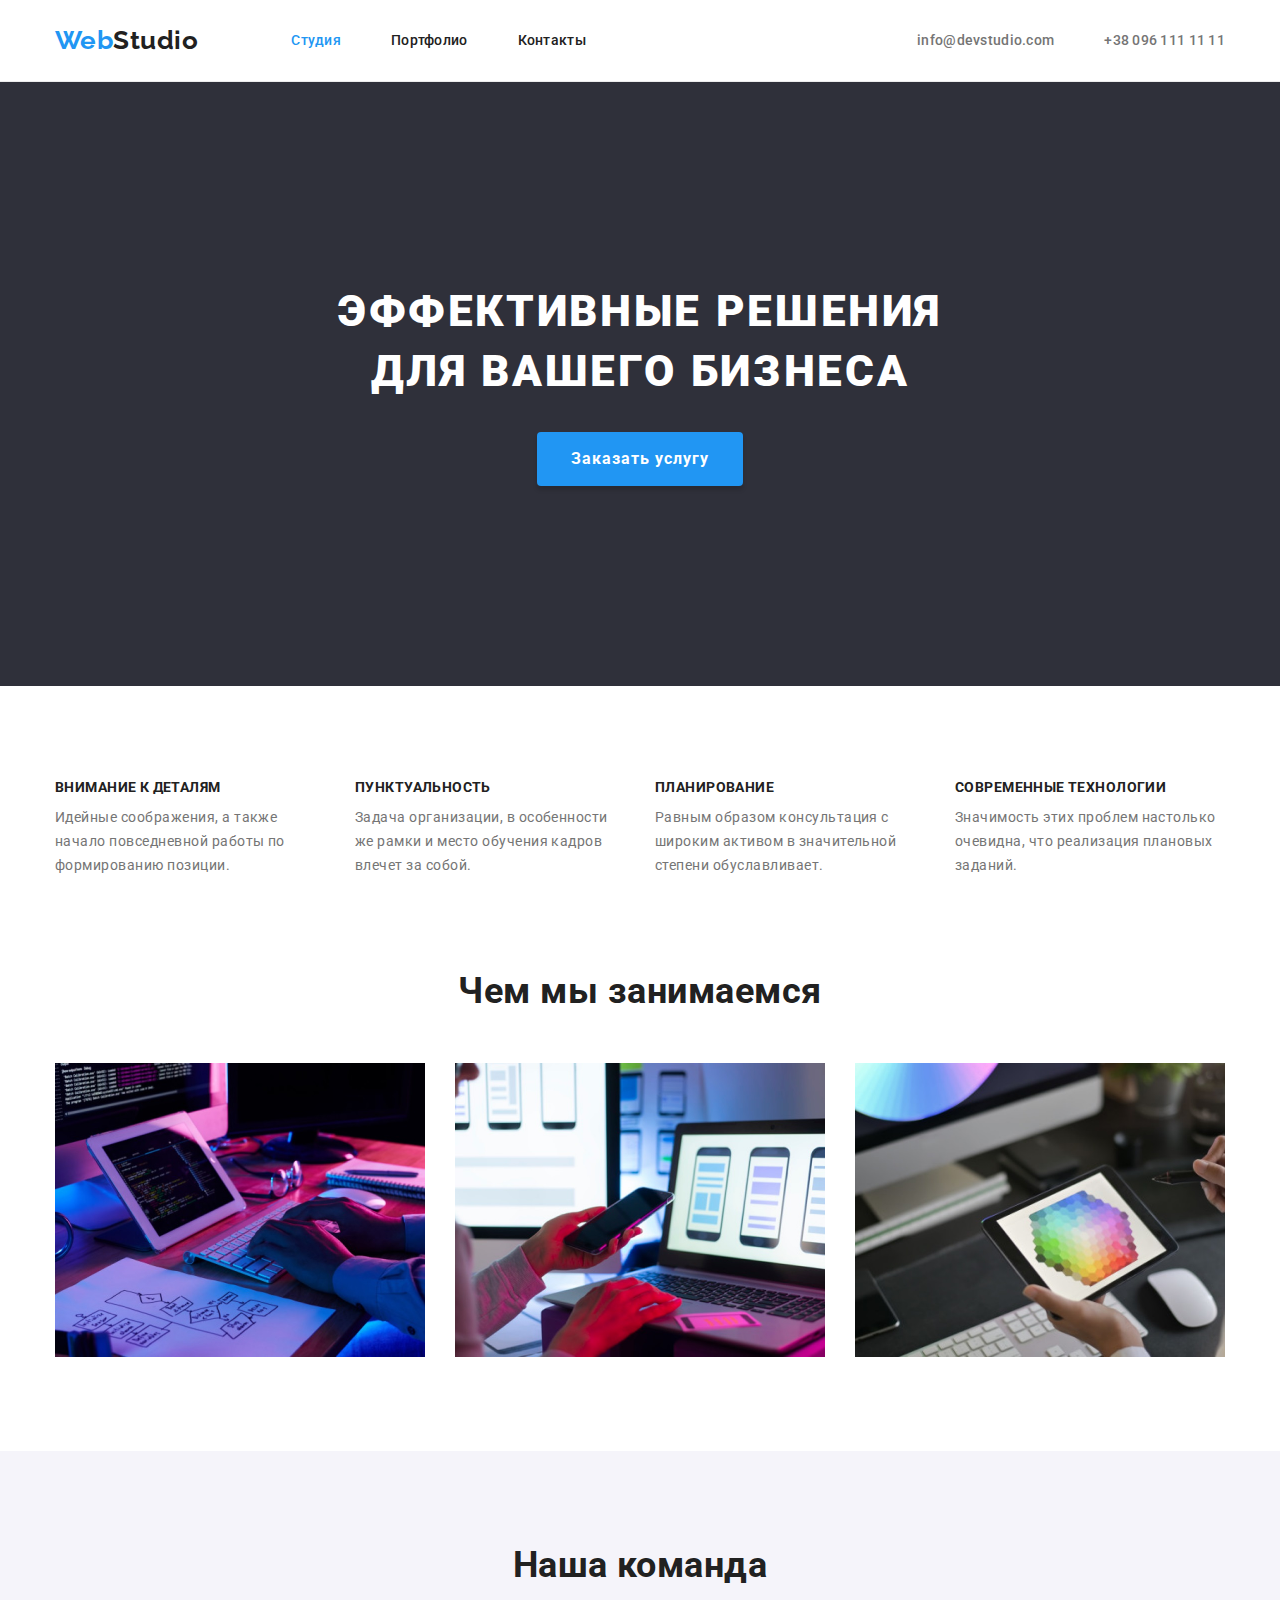
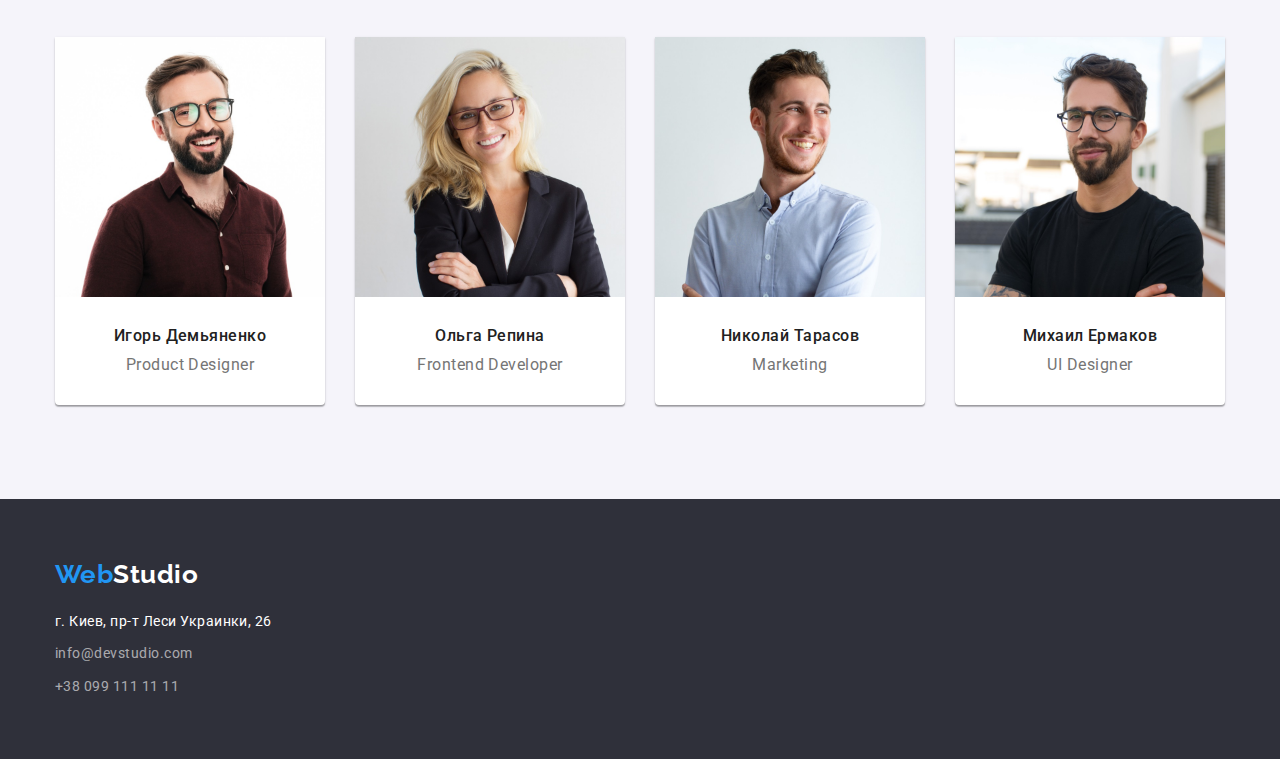
==== index.html @ 6d88dd63 "create hw-04" ====
<!DOCTYPE html>
<html lang="ru">
	<head>
		<meta charset="UTF-8" />
		<meta http-equiv="X-UA-Compatible" content="IE=edge" />
		<meta name="viewport" content="width=device-width, initial-scale=1.0" />
		<link rel="preconnect" href="https://fonts.googleapis.com" />
		<link rel="preconnect" href="https://fonts.gstatic.com" crossorigin />
		<link
			href="https://fonts.googleapis.com/css2?family=Raleway:wght@700&family=Roboto:wght@400;500;700;900&display=swap"
			rel="stylesheet"
		/>
		<link
			rel="stylesheet"
			href="https://cdnjs.cloudflare.com/ajax/libs/modern-normalize/1.1.0/modern-normalize.min.css"
		/>
		<link rel="stylesheet" href="css/styles.css" />
		<title>Студия</title>
	</head>
	<body>
		<!-- head of documeent -->
		<header class="menu-top">
			<!-- head of document left (main)-->
			<div class="container">
				<div class="flex">
					<nav class="nav">
						<a href="./index.html" class="logo-web-header">Web<span class="logo-studio-header">Studio</span></a>
						<!-- head of document center (menu)-->
						<ul class="menu-top-center">
							<li class="item">
								<a class="menu-item current" href="./index.html">Студия</a>
							</li>
							<li class="item">
								<a class="menu-item" href="./portfolio.html">Портфолио</a>
							</li>
							<li class="item">
								<a class="menu-item" href="#">Контакты</a>
							</li>
						</ul>
					</nav>
					<!-- head of document right -->
					<ul class="contacts">
						<!-- e-mail -->
						<li class="item">
							<a href="mailto:info@devstudio.com">info@devstudio.com</a>
						</li>
						<!-- phone -->
						<li class="item">
							<a href="tel:+380961111111">+38 096 111 11 11</a>
						</li>
					</ul>
				</div>
			</div>
		</header>
		<!-- main -->
		<main>
			<section class="top-main section">
				<h1 class="top-main-text">Эффективные решения для вашего бизнеса</h1>
				<button type="button" class="top-main-button">Заказать услугу</button>
			</section>
			<section class="middle-main section">
				<div class="container">
					<h2 class="visually-hidden">Наши преимущества</h2>
					<ul class="middle-main-list">
						<li class="item">
							<h3>Внимание к деталям</h3>
							<p>Идейные соображения, а также начало повседневной работы по формированию позиции.</p>
						</li>
						<li class="item">
							<h3>Пунктуальность</h3>
							<p>Задача организации, в особенности же рамки и место обучения кадров влечет за собой.</p>
						</li>
						<li class="item">
							<h3>Планирование</h3>
							<p>Равным образом консультация с широким активом в значительной степени обуславливает.</p>
						</li>
						<li class="item">
							<h3>Современные технологии</h3>
							<p>Значимость этих проблем настолько очевидна, что реализация плановых заданий.</p>
						</li>
					</ul>
				</div>
			</section>
			<section class="middle-img section">
				<div class="container">
					<h2 class="menu-item-name">Чем мы занимаемся</h2>
					<ul class="middle-main-title">
						<li class="item">
							<img
								src="images/close-up-image-programer-working-his-desk-office_1098-18707.jpg"
								alt="программист работающий в офисе"
								width="370"
							/>
						</li>
						<li class="item">
							<img
								src="images/web-ui-designers-are-developing-application-smartphones-team-creators-is-working-interface-mobile-phones_8119-2713.jpg"
								alt="веб-дизайнеры разрабатывают интерфейс приложений для смартфонов"
								width="370"
							/>
						</li>
						<li class="item">
							<img
								src="images/creative-artist-web-design-with-working-colour-selection-graphic-tablet_35674-1119.jpg"
								alt="художник с рабочей цветовой гаммой в графическом планшете"
								width="370"
							/>
						</li>
					</ul>
				</div>
			</section>
			<section class="bottom-main section">
				<div class="container">
					<h2 class="team-title">Наша команда</h2>
					<ul class="team-list">
						<li class="item">
							<img src="images/4853.jpg" alt="Игорь Демьяненко" width="270" />
							<div class="item-text">
								<h3>Игорь Демьяненко</h3>
								<p>Product Designer</p>
							</div>
						</li>
						<li class="item">
							<img src="images/5844.jpg" alt="Ольга Репина" width="270" />
							<div class="item-text">
								<h3>Ольга Репина</h3>
								<p>Frontend Developer</p>
							</div>
						</li>
						<li class="item">
							<img src="images/16166.jpg" alt="Николай Тарасов" width="270" />
							<div class="item-text">
								<h3>Николай Тарасов</h3>
								<p>Marketing</p>
							</div>
						</li>
						<li class="item">
							<img src="images/2968.jpg" alt="Михаил Ермаков" width="270" />
							<div class="item-text">
								<h3>Михаил Ермаков</h3>
								<p>UI Designer</p>
							</div>
						</li>
					</ul>
				</div>
			</section>
		</main>
		<!-- footer -->
		<footer class="menu-footer">
			<div class="container">
				<a href="./index.html" class="logo-web-footer">Web<span class="logo-studio-footer">Studio</span></a>
				<address class="footer-address">
					<p class="contacts-footer">г. Киев, пр-т Леси Украинки, 26</p>
					<ul>
						<li class="item">
							<a href="mailto:info@devstudio.com" class="link">info@devstudio.com</a>
						</li>
						<li class="item">
							<a href="tel:+380991111111" class="link">+38 099 111 11 11</a>
						</li>
					</ul>
				</address>
			</div>
		</footer>
	</body>
</html>
---- css/styles.css ----
:root {
	--body-bck: #e5e5e5;
	--menu-bck: #ffffff;
	--accent-color: #2196f3;
	--logo-text-color: #000000;
	--primary-text-color: #212121;
	--primary-contact-color: #757575;
	--top-main-bck: #2f303a;
	--bottom-main-bck: #f5f4fa;
	--border-header-color: #ececec;
	--border-service-color: #eeeeee;
	--footer-contact-color: rgba(255, 255, 255, 0.6);
	--items-between: 30px;
}

html {
	box-sizing: border-box;
}

*,
*::before,
*::after {
	box-sizing: inherit;
}

h1,
h2,
h3,
h4,
h5,
h6,
p {
	margin: 0;
	padding: 0;
	border: 0;
}

body {
	font-family: Roboto, sans-serif;
	color: var(--primary-text-color);
	background-color: var(--menu-bck);
	letter-spacing: 0.03em;
}

img {
	display: block;
}

h2 {
	color: var(--primary-text-color);
}

a {
	text-decoration: none;
	margin: 0;
	padding: 0;
}

ul {
	list-style-type: none;
	margin: 0;
	padding: 0;
}

.menu-top {
	display: flex;
	padding-top: 25px;
	padding-bottom: 25px;
	align-items: center;
	background: var(--menu-bck);
	border-bottom: 1px solid var(--border-header-color);
}

.container {
	width: 1200px;
	margin-left: auto;
	margin-right: auto;
	padding-left: 15px;
	padding-right: 15px;
}

.section {
	padding-top: 94px;
}

.flex {
	display: flex;
	align-items: center;
}

.visually-hidden {
	position: absolute;
	width: 1px;
	height: 1px;
	margin: -1px;
	border: 0;
	padding: 0;
	white-space: nowrap;
	clip-path: inset(100%);
	clip: rect(0 0 0 0);
	overflow: hidden;
}

.nav {
	display: flex;
	align-items: center;
}

.logo-web-header {
	display: flex;
	margin-right: 93px;
	font-family: Raleway;
	font-weight: 700;
	font-size: 26px;
	line-height: 1.19;
	color: var(--accent-color);
}

.logo-studio-header {
	color: var(--primary-text-color);
}

.menu-top-center {
	display: flex;
}

.menu-top-center .item + .item {
	margin-left: 50px;
}

.menu-top-center .menu-item {
	font-weight: 500;
	font-size: 14px;
	line-height: 1.14;
	letter-spacing: 0.02em;
	color: var(--primary-text-color);
}

.menu-top-center a:hover,
.menu-top-center a:focus {
	color: var(--accent-color);
}

.menu-top-center .menu-item.current {
	color: var(--accent-color);
}

.contacts {
	display: flex;
	margin-left: auto;
}

.contacts .item + .item {
	margin-left: 50px;
}

.contacts a {
	font-weight: 500;
	font-size: 14px;
	line-height: 1.14px;
	letter-spacing: 0.02em;
	color: var(--primary-contact-color);
}

.contacts a:hover,
.contacts a:focus {
	color: var(--accent-color);
}

.top-main {
	padding-top: 200px;
	padding-bottom: 200px;
	text-align: center;
	background-color: var(--top-main-bck);
}

.top-main-text {
	width: 696px;
	margin: 0 auto;
	font-weight: 900;
	font-size: 44px;
	line-height: 1.36;
	letter-spacing: 0.06em;
	text-align: center;
	text-transform: uppercase;
	color: var(--menu-bck);
}

.top-main-button {
	align-items: center;
	text-align: center;
	margin-left: auto;
	margin-right: auto;
	margin-top: 30px;
	padding: 10px 32px;
	background: var(--accent-color);
	box-shadow: 0px 4px 4px rgba(0, 0, 0, 0.15);
	border-radius: 4px;
	font-weight: 700;
	font-size: 16px;
	line-height: 1.88;
	letter-spacing: 0.06em;
	color: var(--menu-bck);
	cursor: pointer;
}

.middle-main {
	padding-top: 94px;
	background: var(--menu-bck);
}

.middle-main p {
	font-size: 14px;
	line-height: 1.71;
}

.middle-main-list {
	display: flex;
	justify-content: center;
}

.middle-main-list h3 {
	margin-bottom: 10px;
	font-weight: 700;
	font-size: 14px;
	line-height: 1.14;
	letter-spacing: 0.03em;
	text-transform: uppercase;
	color: var(--primary-text-color);
}

.middle-main-list .item {
	width: 270px;
}

.middle-main-list p {
	font-size: 14px;
	line-height: 1.71;
	color: var(--primary-contact-color)
}

.middle-main-list .item + .item {
	margin-left: 30px;
}

.middle-img h2 {
	font-weight: 700;
	font-size: 36px;
	line-height: 1.16;
	text-align: center;
}

.middle-img {
	text-align: center;
	padding-bottom: 94px;
}

.middle-img .item + .item {
	margin-left: 30px;
}

.middle-main-title {
	display: flex;
	margin-top: 50px;
	justify-content: center;
}

.bottom-main {
	padding-bottom: 94px;
	background-color: var(--bottom-main-bck);
}

.team-title {
	margin: 0;
	font-weight: 700;
	font-size: 36px;
	line-height: 1.16;
	text-align: center;
	color: var(--primary-text-color);
}

.bottom-main .item {
	background: var(--menu-bck);
	box-shadow: 0px 1px 3px rgba(0, 0, 0, 0.12), 0px 1px 1px rgba(0, 0, 0, 0.14), 0px 2px 1px rgba(0, 0, 0, 0.2);
	border-radius: 0px 0px 4px 4px;
}

.bottom-main .item + .item {
	margin-left: 30px;
}

.team-list {
	display: flex;
	justify-content: center;
	margin-top: 50px;
	font-weight: 500;
	font-size: 16px;
	line-height: 1.18;
	text-align: center;
	color: var(--primary-text-color);
}

.bottom-main h3 {
	font-weight: 500;
	font-size: 16px;
	line-height: 1.18;
	letter-spacing: 0.03em;
	color: var(--primary-text-color);
}

.bottom-main p {
	margin-top: 10px;
	font-weight: 400;
	font-size: 16px;
	line-height: 1.18;
	color: var(--primary-contact-color);
}

.item-text {
	padding-top: 30px;
	padding-bottom: 30px;
}

.item-text p {
	color: var(--primary-contact-color);
}

.menu-footer {
	padding-top: 60px;
	padding-bottom: 60px;
	background-color: var(--top-main-bck);
}

.logo-web-footer {
	display: block;
	font-family: Raleway, sans-serif;
	font-weight: 700;
	font-size: 26px;
	line-height: 1.19;
	color: var(--accent-color);
}

.logo-studio-footer {
	color: var(--menu-bck);
}

.footer-address {
	font-style: normal;
}

.menu-footer a {
	margin-bottom: 20px;
}

.menu-footer p {
	margin-bottom: 9px;
	font-size: 14px;
	line-height: 1.7;
	color: var(--menu-bck);
}

.menu-footer .item + .item {
	margin-top: 9px;
}

.menu-footer .link {
	font-size: 14px;
	line-height: 1.7;
	color: rgba(255, 255, 255, 0.6);
}

.menu-footer .link:hover,
.menu-footer .link:focus {
	color: var(--accent-color);
}

button {
	padding: 6px 22px;
	font-family: Roboto, sans-serif;
	font-weight: 500;
	font-size: 16px;
	line-height: 1.62;
	cursor: pointer;
	text-align: center;
	letter-spacing: 0.03em;
	border-radius: 4px;
	border-color: transparent;
	background-color: var(--bottom-main-bck);
	color: var(--primary-text-color);
}

.portfolio {
	padding-bottom: 94px;
}
.filter-portfolio {
	display: flex;
	justify-content: center;
	margin-bottom: 50px;
}

.filter-portfolio .item + .item {
	margin-left: 8px;
}

button:hover,
button:focus {
	color: var(--menu-bck);
	background-color: var(--accent-color);
}

.menu-portfolio {
	display: flex;
	flex-wrap: wrap;
	justify-content: center;
	margin-top: calc(-1 * var(--items-between));
	margin-left: calc(-1 * var(--items-between));
}

.menu-portfolio > .item {
	flex-basis: calc(100% / 3 - 30px);
	margin-top: var(--items-between);
	margin-left: var(--items-between);
	background: var(--menu-bck);
}

.menu-portfolio .item-text {
	padding: 20px 24px;
	border: 1px solid var(--border-service-color);
}

.menu-portfolio h2 {
	margin-bottom: 4px;
	font-weight: 700;
	font-size: 18px;
	line-height: 2;
	letter-spacing: 0.06em;
}

.menu-portfolio p {
	font-size: 16px;
	line-height: 1.88;
}
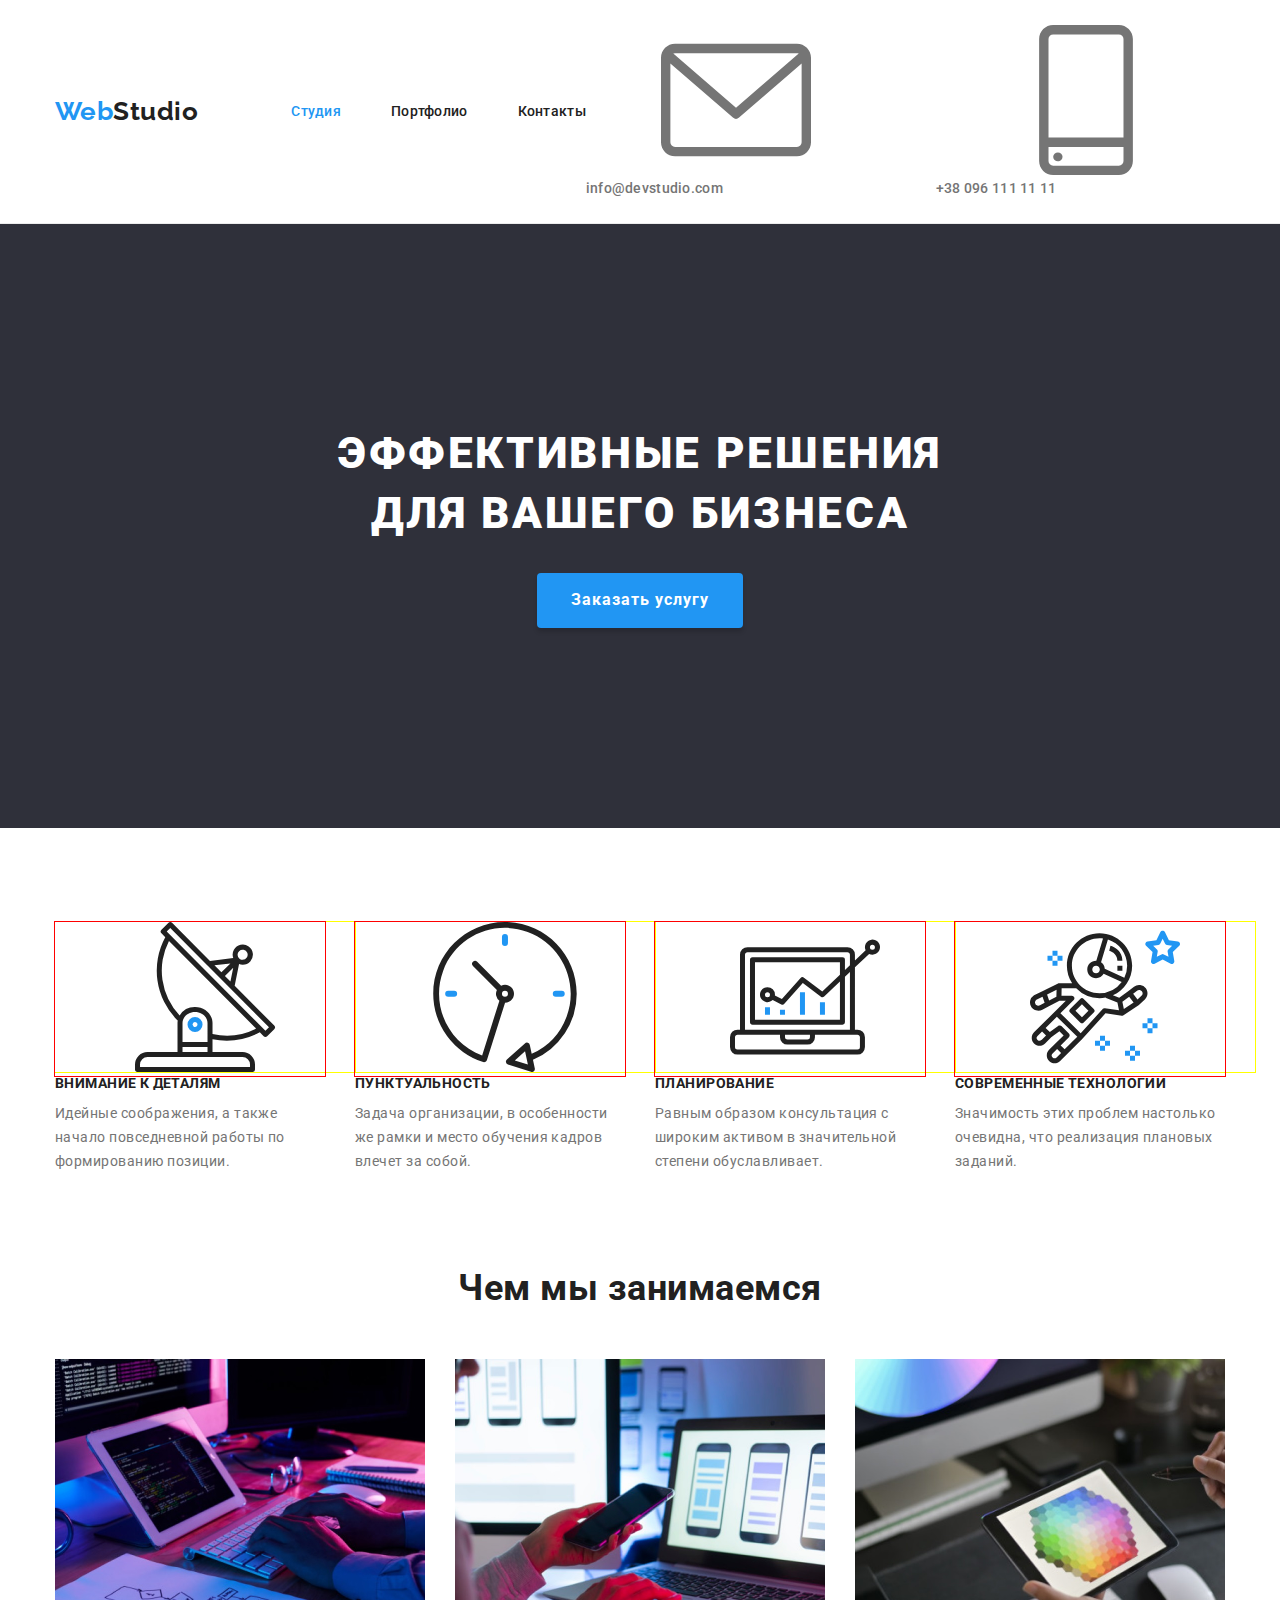
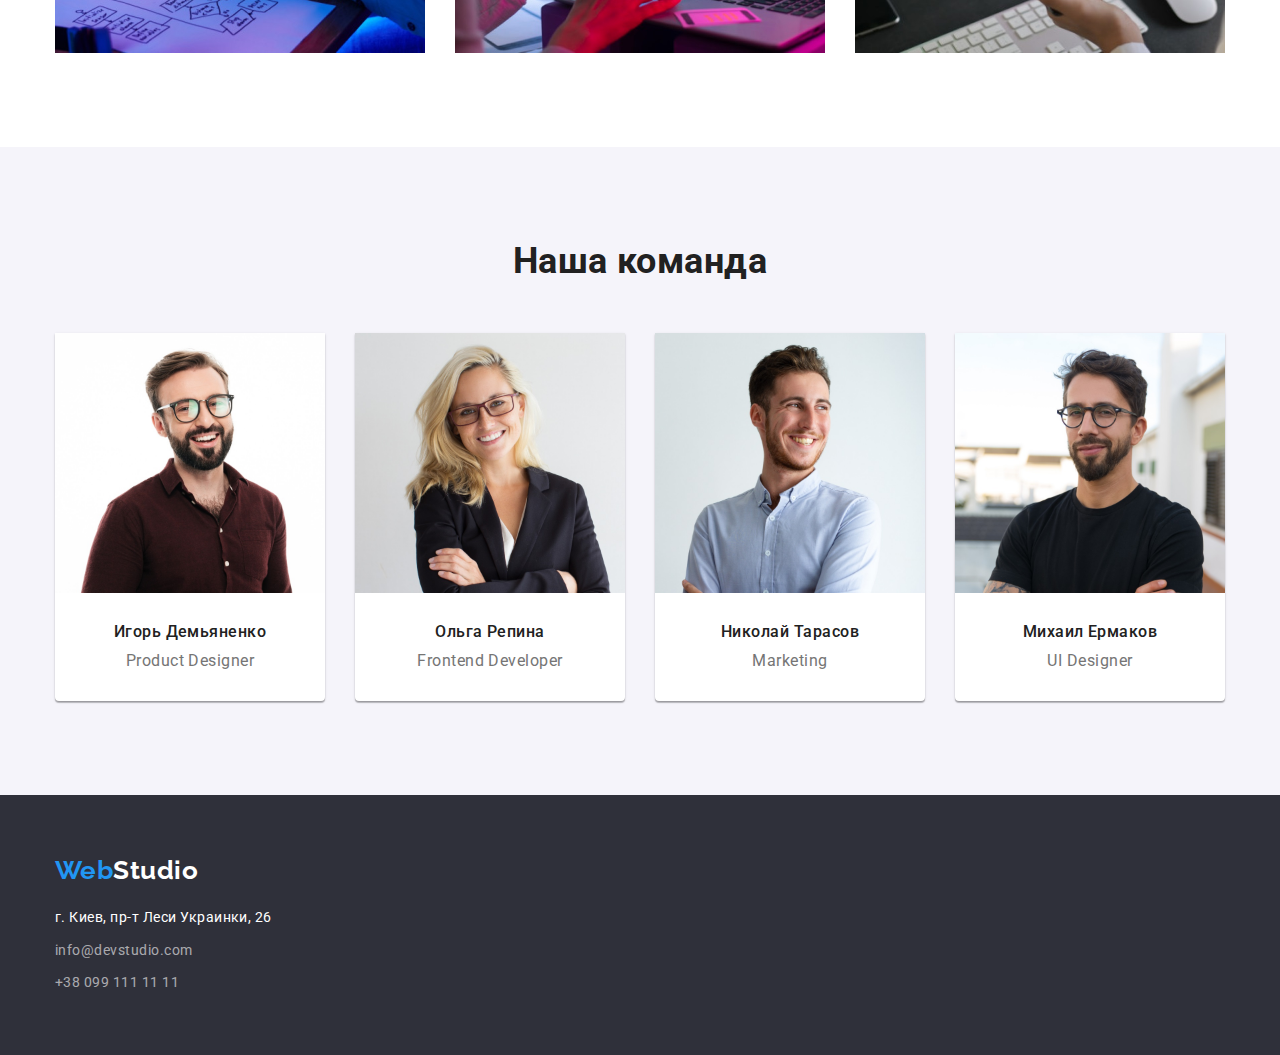
==== commit 6255c2fb: "Add svg to header" ====
--- a/index.html
+++ b/index.html
@@ -42,11 +42,19 @@
 					<ul class="contacts">
 						<!-- e-mail -->
 						<li class="item">
-							<a href="mailto:info@devstudio.com">info@devstudio.com</a>
+							<a href="mailto:info@devstudio.com" class="mail">
+							<svg>
+								<use href="./images/icons.svg#mail"></use>
+							</svg>						
+							info@devstudio.com</a>
 						</li>
 						<!-- phone -->
 						<li class="item">
-							<a href="tel:+380961111111">+38 096 111 11 11</a>
+							<a href="tel:+380961111111" class="phone">
+							<svg>
+								<use href="./images/icons.svg#smartphone"></use>
+							</svg>						
+							+38 096 111 11 11</a>
 						</li>
 					</ul>
 				</div>
@@ -63,18 +71,38 @@
 					<h2 class="visually-hidden">Наши преимущества</h2>
 					<ul class="middle-main-list">
 						<li class="item">
+							<div class="features-icons">
+                            	<svg class="features-icon">
+                                	<use href="./images/icons.svg#antenna-1"></use>
+                            	</svg>
+                        	</div>
 							<h3>Внимание к деталям</h3>
 							<p>Идейные соображения, а также начало повседневной работы по формированию позиции.</p>
 						</li>
 						<li class="item">
+							<div class="features-icons">
+                            	<svg class="features-icon">
+                                	<use href="./images/icons.svg#clock-1"></use>
+                            	</svg>
+                        	</div>
 							<h3>Пунктуальность</h3>
 							<p>Задача организации, в особенности же рамки и место обучения кадров влечет за собой.</p>
 						</li>
 						<li class="item">
+							<div class="features-icons">
+                            	<svg class="features-icon">
+                                	<use href="./images/icons.svg#diagram-1"></use>
+                            	</svg>
+                        	</div>
 							<h3>Планирование</h3>
 							<p>Равным образом консультация с широким активом в значительной степени обуславливает.</p>
 						</li>
 						<li class="item">
+							<div class="features-icons">
+                            	<svg class="features-icon">
+                                	<use href="./images/icons.svg#astronaut-1"></use>
+                            	</svg>
+                        	</div>
 							<h3>Современные технологии</h3>
 							<p>Значимость этих проблем настолько очевидна, что реализация плановых заданий.</p>
 						</li>
--- a/css/styles.css
+++ b/css/styles.css
@@ -172,6 +172,9 @@
 	padding-bottom: 200px;
 	text-align: center;
 	background-color: var(--top-main-bck);
+	background-image: url(../images/img.jpg);
+    background-repeat: no-repeat;
+    background-position: center;
 }
 
 .top-main-text {
@@ -239,6 +242,14 @@
 	color: var(--primary-contact-color)
 }
 
+.features-icons {
+    outline: 1px solid red;
+}
+
+.features-icon {
+    outline: 1px solid yellow;
+}
+
 .middle-main-list .item + .item {
 	margin-left: 30px;
 }
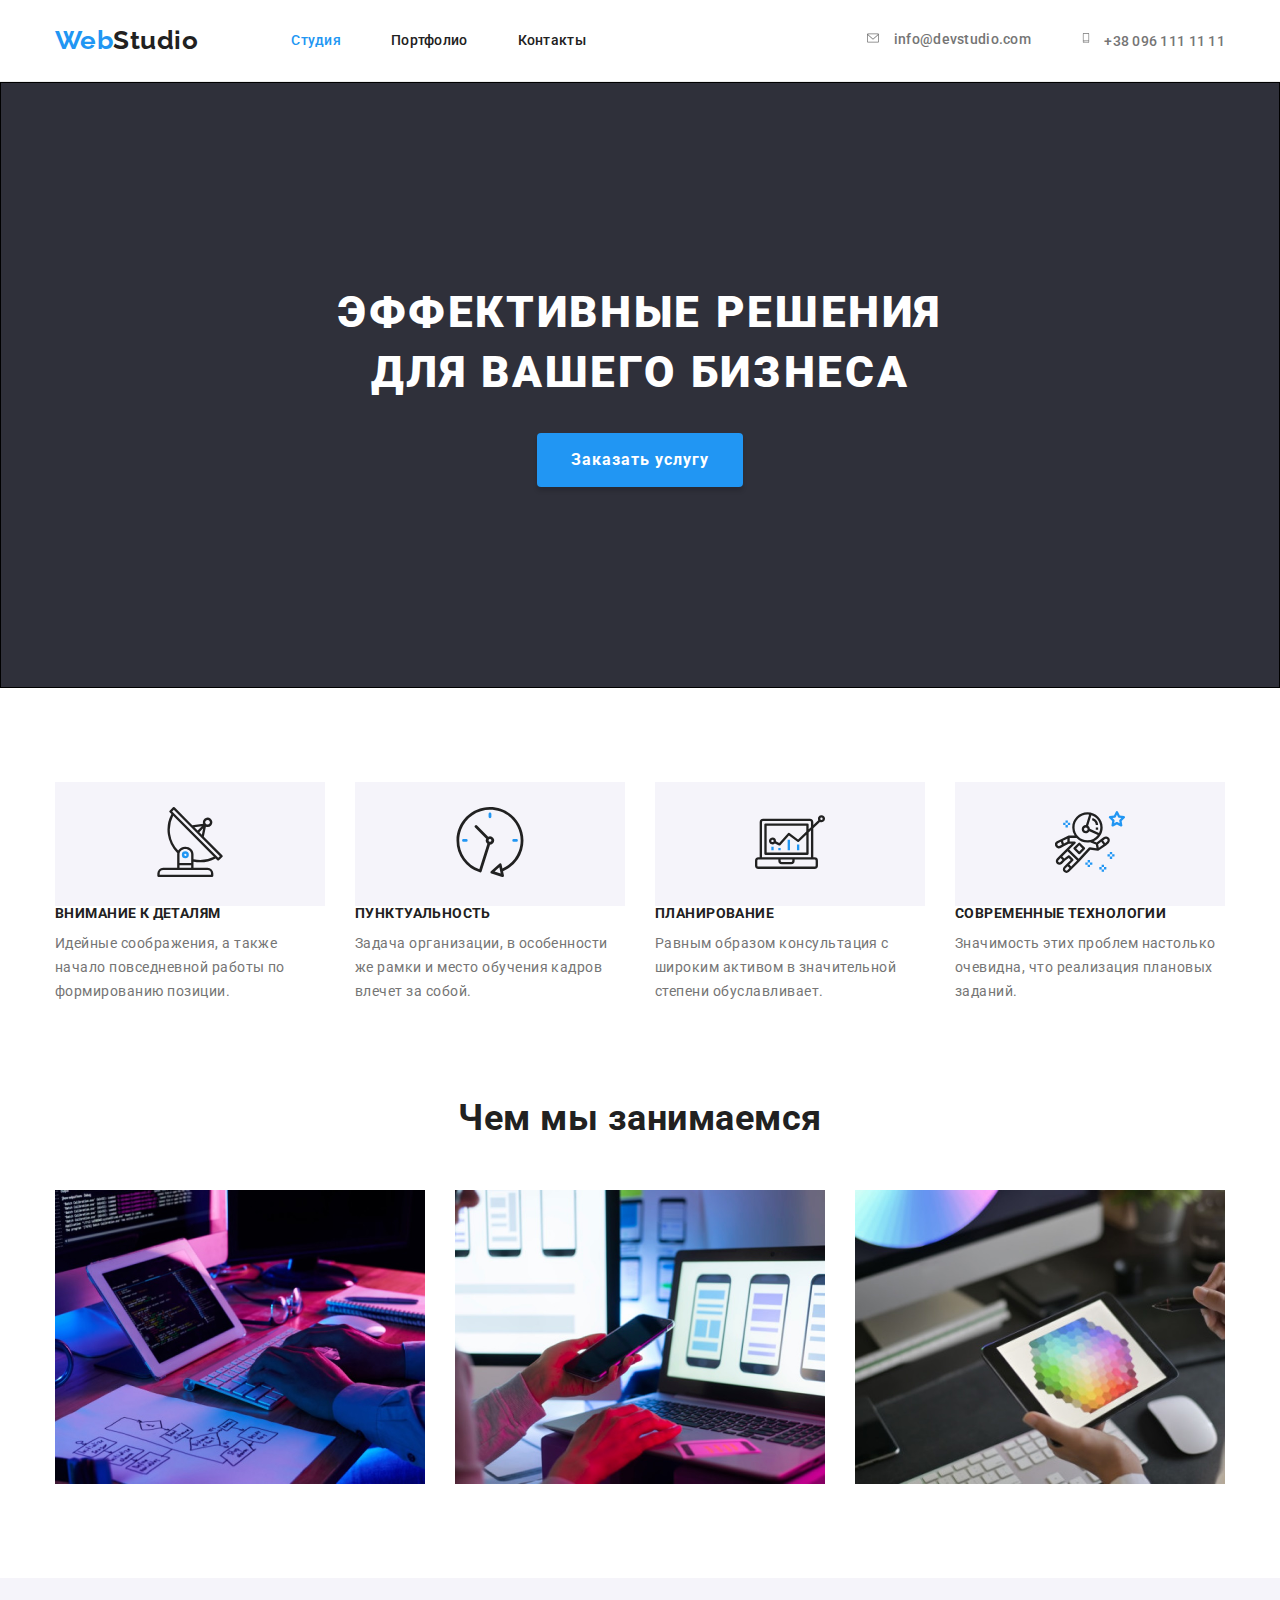
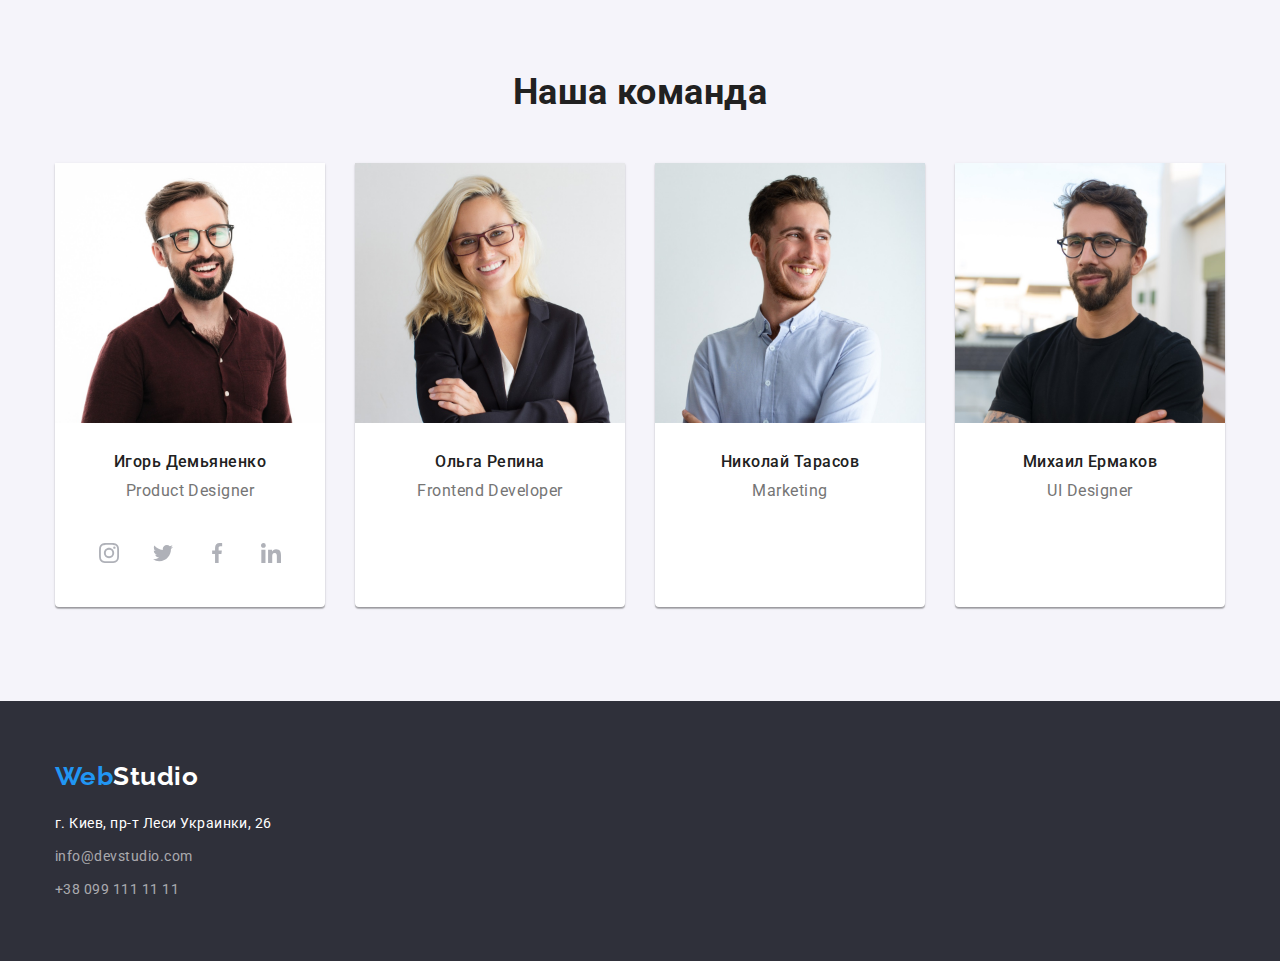
==== commit 2b77a673: "add svg icons to hw04" ====
--- a/index.html
+++ b/index.html
@@ -42,16 +42,16 @@
 					<ul class="contacts">
 						<!-- e-mail -->
 						<li class="item">
-							<a href="mailto:info@devstudio.com" class="mail">
-							<svg>
+							<a href="mailto:info@devstudio.com">
+							<svg class="icon-mail">
 								<use href="./images/icons.svg#mail"></use>
 							</svg>						
 							info@devstudio.com</a>
 						</li>
 						<!-- phone -->
 						<li class="item">
-							<a href="tel:+380961111111" class="phone">
-							<svg>
+							<a href="tel:+380961111111">
+							<svg class="icon-phone">
 								<use href="./images/icons.svg#smartphone"></use>
 							</svg>						
 							+38 096 111 11 11</a>
@@ -147,6 +147,36 @@
 								<h3>Игорь Демьяненко</h3>
 								<p>Product Designer</p>
 							</div>
+            				<ul class="person">
+              					<li class="social">
+									<a href="#">
+										<svg class="si">
+                    						<use href="./images/icons.svg#instagram-1"></use>
+                  						</svg>
+									</a>
+								</li>
+                				<li class="social">
+									<a href="#">
+										<svg class="si">
+                    						<use href="./images/icons.svg#twitter-1"></use>
+                  						</svg>
+									</a>
+								</li>
+                				<li class="social">
+									<a href="#">
+										<svg class="si">
+                    						<use href="./images/icons.svg#facebook-1"></use>
+                  						</svg>
+									</a>
+								</li>
+                				<li class="social">
+									<a href="#">
+										<svg class="si">
+                    						<use href="./images/icons.svg#linkedin-1"></use>
+                  						</svg>
+									</a>
+								</li>
+                			</ul>
 						</li>
 						<li class="item">
 							<img src="images/5844.jpg" alt="Ольга Репина" width="270" />
@@ -154,6 +184,7 @@
 								<h3>Ольга Репина</h3>
 								<p>Frontend Developer</p>
 							</div>
+
 						</li>
 						<li class="item">
 							<img src="images/16166.jpg" alt="Николай Тарасов" width="270" />
@@ -161,6 +192,7 @@
 								<h3>Николай Тарасов</h3>
 								<p>Marketing</p>
 							</div>
+
 						</li>
 						<li class="item">
 							<img src="images/2968.jpg" alt="Михаил Ермаков" width="270" />
@@ -168,6 +200,7 @@
 								<h3>Михаил Ермаков</h3>
 								<p>UI Designer</p>
 							</div>
+
 						</li>
 					</ul>
 				</div>
--- a/css/styles.css
+++ b/css/styles.css
@@ -9,6 +9,8 @@
 	--bottom-main-bck: #f5f4fa;
 	--border-header-color: #ececec;
 	--border-service-color: #eeeeee;
+	--button-hover: #188ce8;
+	--person-bck: #afb1b8;
 	--footer-contact-color: rgba(255, 255, 255, 0.6);
 	--items-between: 30px;
 }
@@ -154,6 +156,20 @@
 	margin-left: 50px;
 }
 
+.icon-mail {
+	width: 16px;
+	height: 12px;
+	fill: currentColor;
+	margin-right: 10px;
+}
+
+.icon-phone {
+	width: 10px;
+	height: 16px;
+	fill: currentColor;
+	margin-right: 10px;
+}
+
 .contacts a {
 	font-weight: 500;
 	font-size: 14px;
@@ -165,15 +181,18 @@
 .contacts a:hover,
 .contacts a:focus {
 	color: var(--accent-color);
+	stroke: var(--accent-color);
 }
 
 .top-main {
 	padding-top: 200px;
 	padding-bottom: 200px;
 	text-align: center;
+	border: 1px solid var(--logo-text-color);
 	background-color: var(--top-main-bck);
-	background-image: url(../images/img.jpg);
+	background-image: linear-gradient(to right, rgba(47, 48, 58, 0.4), rgba(47, 48, 58, 0.4)), url(../images/img.jpg);
     background-repeat: no-repeat;
+	background-size: cover;
     background-position: center;
 }
 
@@ -207,6 +226,10 @@
 	cursor: pointer;
 }
 
+.top-main-button:hover {
+	background-color: var(--button-hover);
+}
+
 .middle-main {
 	padding-top: 94px;
 	background: var(--menu-bck);
@@ -243,11 +266,13 @@
 }
 
 .features-icons {
-    outline: 1px solid red;
-}
-
-.features-icon {
-    outline: 1px solid yellow;
+	padding: 25px 100px;
+	background-color: var(--bottom-main-bck);
+}
+
+ .features-icon {
+	width: 70px;
+	height: 70px;
 }
 
 .middle-main-list .item + .item {
@@ -334,6 +359,42 @@
 
 .item-text p {
 	color: var(--primary-contact-color);
+}
+
+.person {
+	display: flex;
+	width: 206px;
+	height: 44px;
+	margin-left: auto;
+	margin-right: auto;
+	margin-bottom: 32px;
+}
+
+.person a {
+	display: block;
+	width: 44px;
+	height: 44px;
+	border-radius: 50%;
+	padding: 12px;
+	fill: var(--person-bck);
+}
+
+.person a:hover,
+.person a:focus {
+	border-radius: 50%;
+	background-color: var(--accent-color);
+	color: var(--menu-bck);
+	stroke: var(--menu-bck);
+	fill: var(--menu-bck);
+}
+
+.person .social + .social {
+	margin-left: 10px;
+}
+
+.si {
+	width: 20px;
+	height: 20px;
 }
 
 .menu-footer {
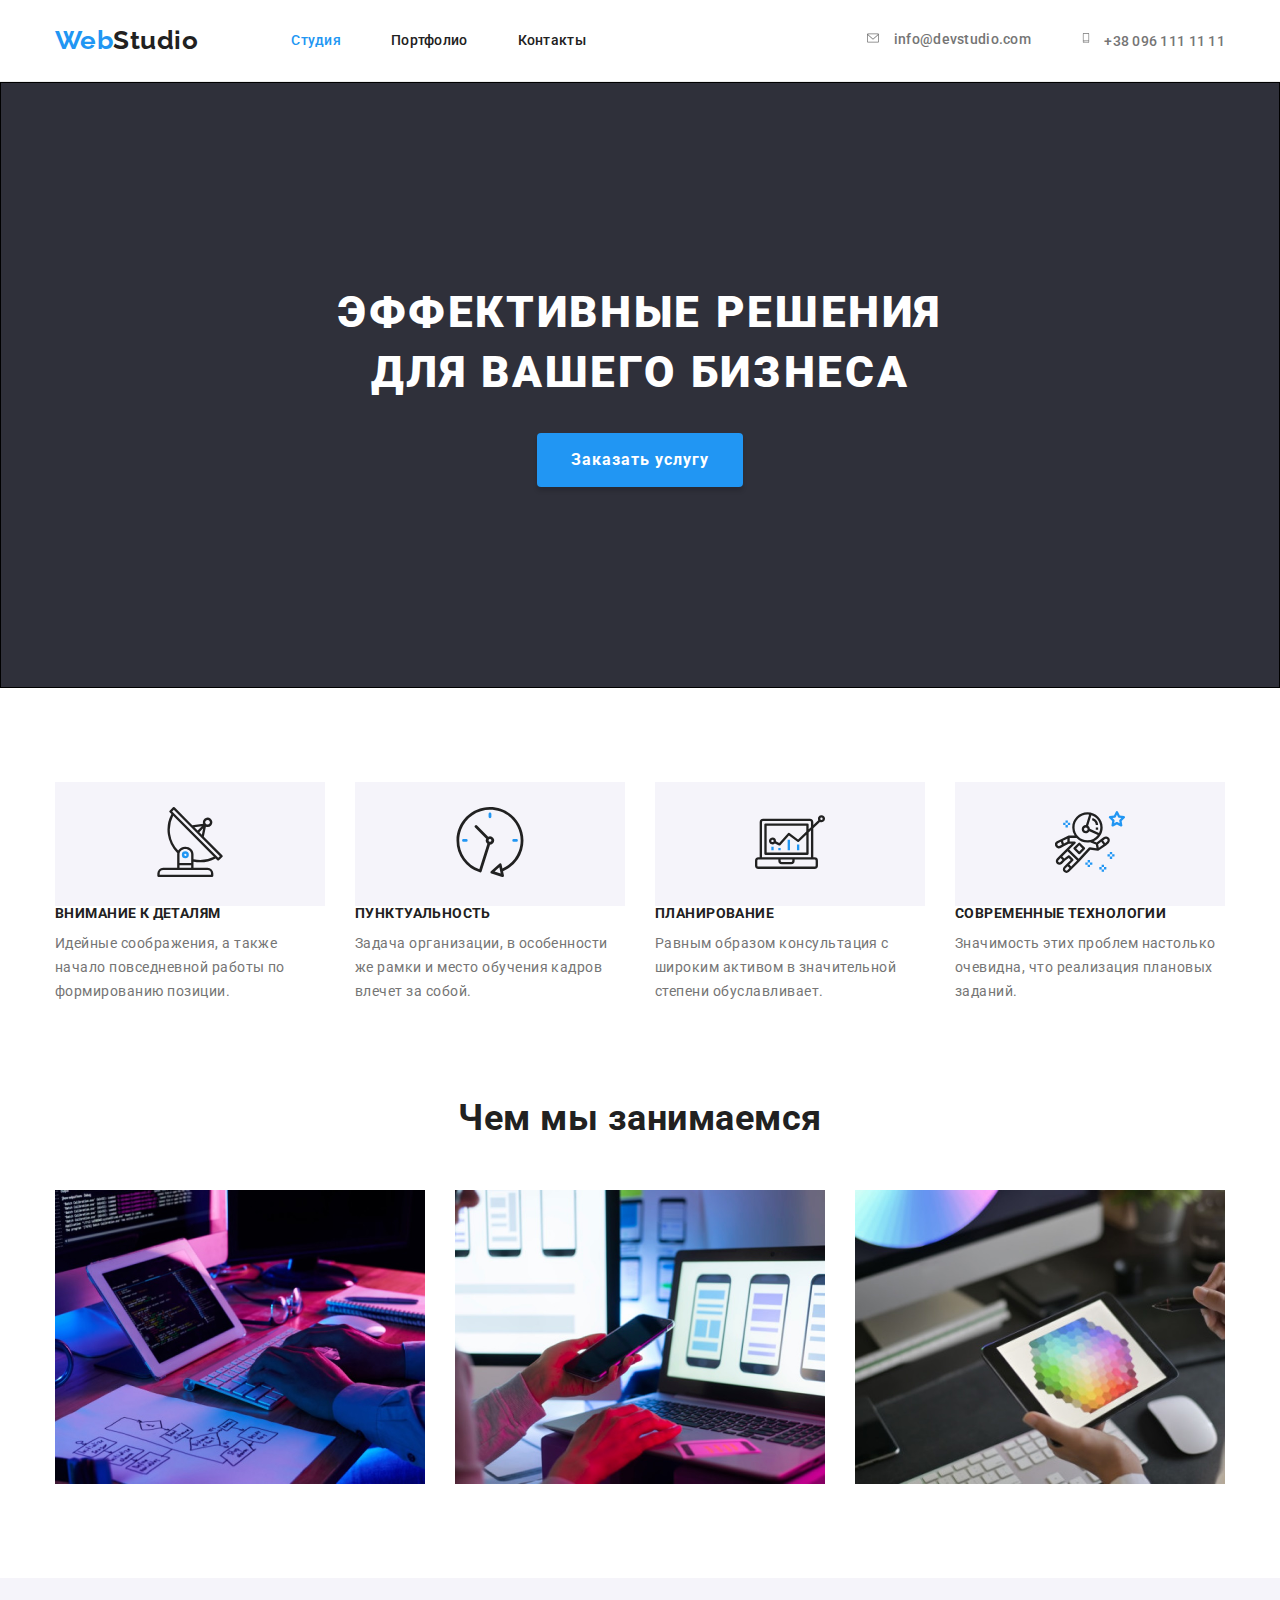
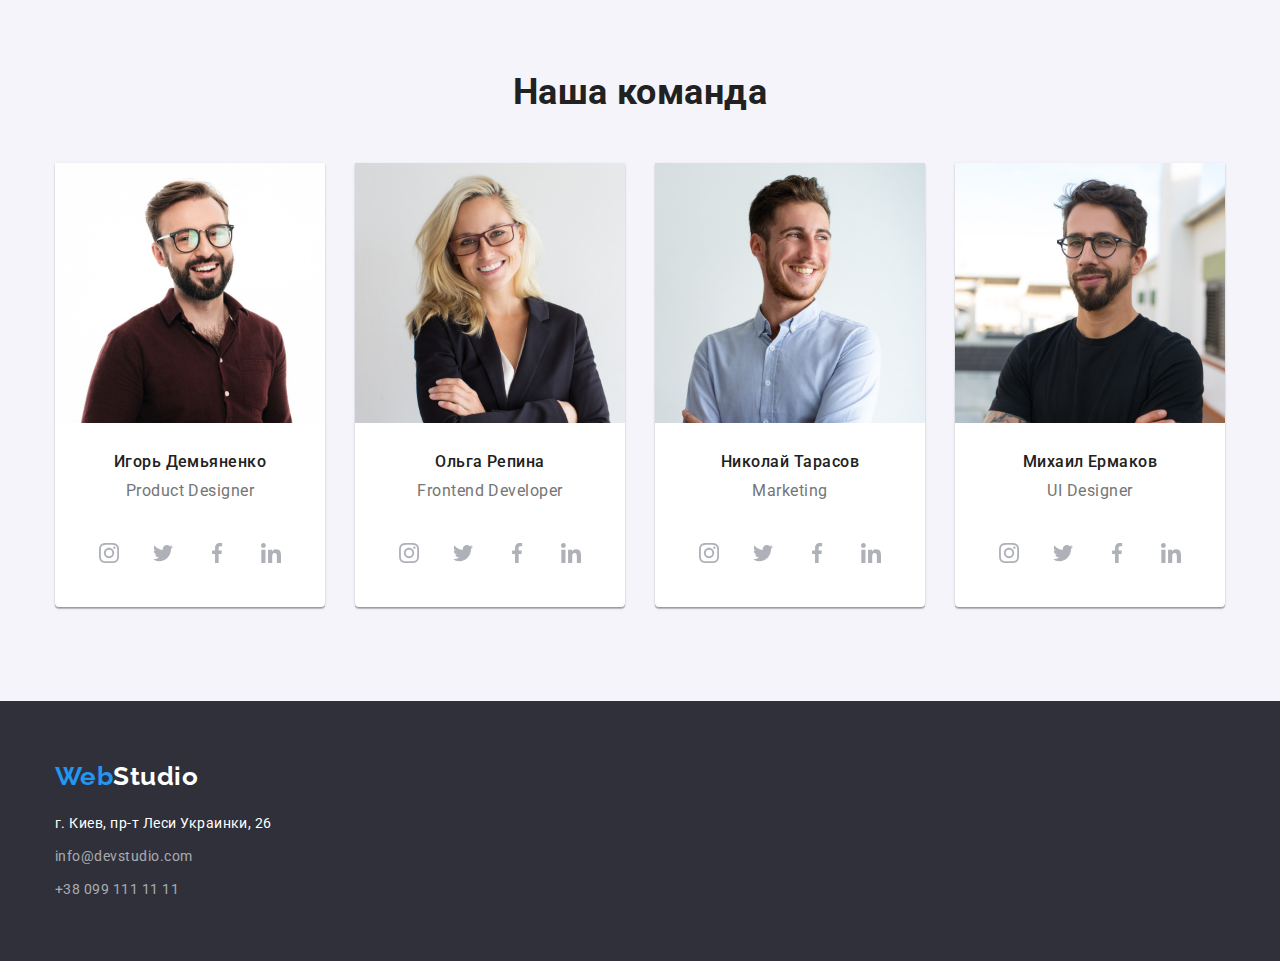
==== commit 97882bd5: "hw04" ====
--- a/index.html
+++ b/index.html
@@ -184,7 +184,36 @@
 								<h3>Ольга Репина</h3>
 								<p>Frontend Developer</p>
 							</div>
-
+            				<ul class="person">
+              					<li class="social">
+									<a href="#">
+										<svg class="si">
+                    						<use href="./images/icons.svg#instagram-1"></use>
+                  						</svg>
+									</a>
+								</li>
+                				<li class="social">
+									<a href="#">
+										<svg class="si">
+                    						<use href="./images/icons.svg#twitter-1"></use>
+                  						</svg>
+									</a>
+								</li>
+                				<li class="social">
+									<a href="#">
+										<svg class="si">
+                    						<use href="./images/icons.svg#facebook-1"></use>
+                  						</svg>
+									</a>
+								</li>
+                				<li class="social">
+									<a href="#">
+										<svg class="si">
+                    						<use href="./images/icons.svg#linkedin-1"></use>
+                  						</svg>
+									</a>
+								</li>
+                			</ul>
 						</li>
 						<li class="item">
 							<img src="images/16166.jpg" alt="Николай Тарасов" width="270" />
@@ -192,7 +221,36 @@
 								<h3>Николай Тарасов</h3>
 								<p>Marketing</p>
 							</div>
-
+            				<ul class="person">
+              					<li class="social">
+									<a href="#">
+										<svg class="si">
+                    						<use href="./images/icons.svg#instagram-1"></use>
+                  						</svg>
+									</a>
+								</li>
+                				<li class="social">
+									<a href="#">
+										<svg class="si">
+                    						<use href="./images/icons.svg#twitter-1"></use>
+                  						</svg>
+									</a>
+								</li>
+                				<li class="social">
+									<a href="#">
+										<svg class="si">
+                    						<use href="./images/icons.svg#facebook-1"></use>
+                  						</svg>
+									</a>
+								</li>
+                				<li class="social">
+									<a href="#">
+										<svg class="si">
+                    						<use href="./images/icons.svg#linkedin-1"></use>
+                  						</svg>
+									</a>
+								</li>
+                			</ul>
 						</li>
 						<li class="item">
 							<img src="images/2968.jpg" alt="Михаил Ермаков" width="270" />
@@ -200,7 +258,36 @@
 								<h3>Михаил Ермаков</h3>
 								<p>UI Designer</p>
 							</div>
-
+            				<ul class="person">
+              					<li class="social">
+									<a href="#">
+										<svg class="si">
+                    						<use href="./images/icons.svg#instagram-1"></use>
+                  						</svg>
+									</a>
+								</li>
+                				<li class="social">
+									<a href="#">
+										<svg class="si">
+                    						<use href="./images/icons.svg#twitter-1"></use>
+                  						</svg>
+									</a>
+								</li>
+                				<li class="social">
+									<a href="#">
+										<svg class="si">
+                    						<use href="./images/icons.svg#facebook-1"></use>
+                  						</svg>
+									</a>
+								</li>
+                				<li class="social">
+									<a href="#">
+										<svg class="si">
+                    						<use href="./images/icons.svg#linkedin-1"></use>
+                  						</svg>
+									</a>
+								</li>
+                			</ul>
 						</li>
 					</ul>
 				</div>
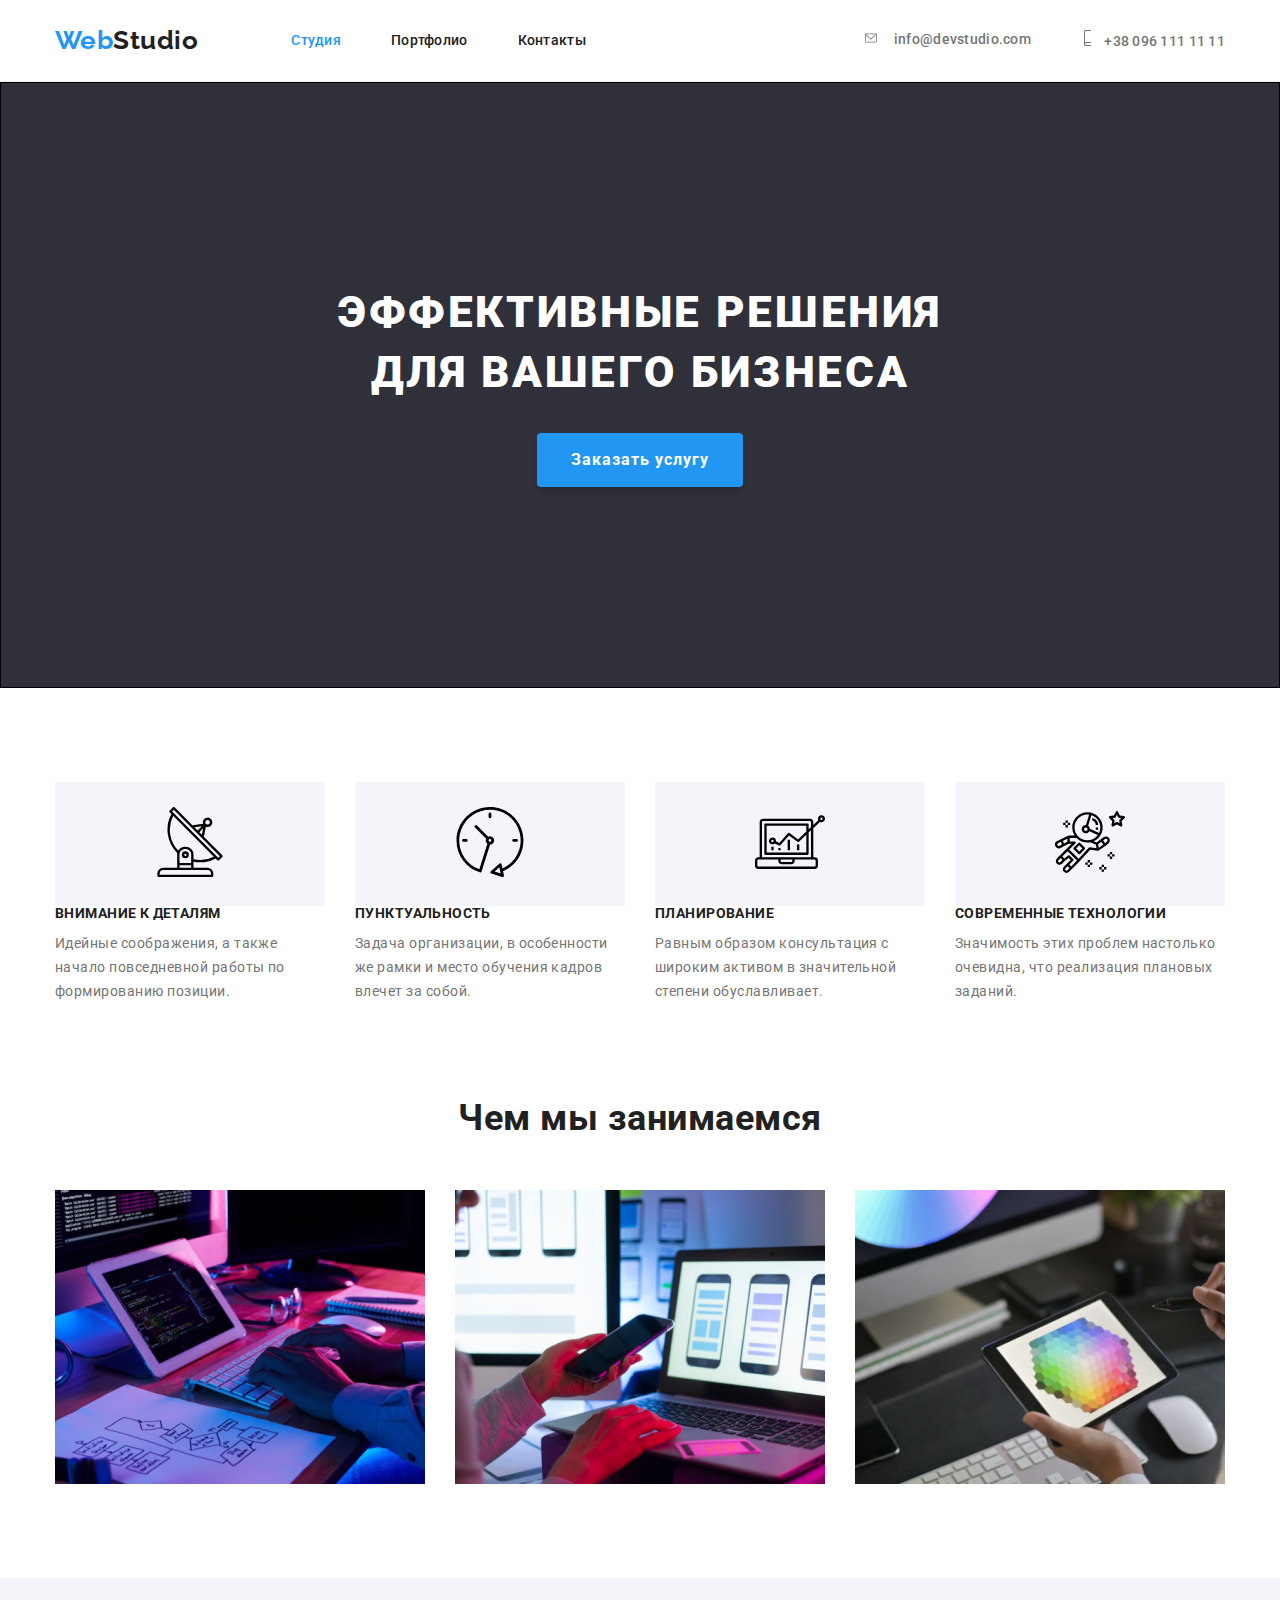
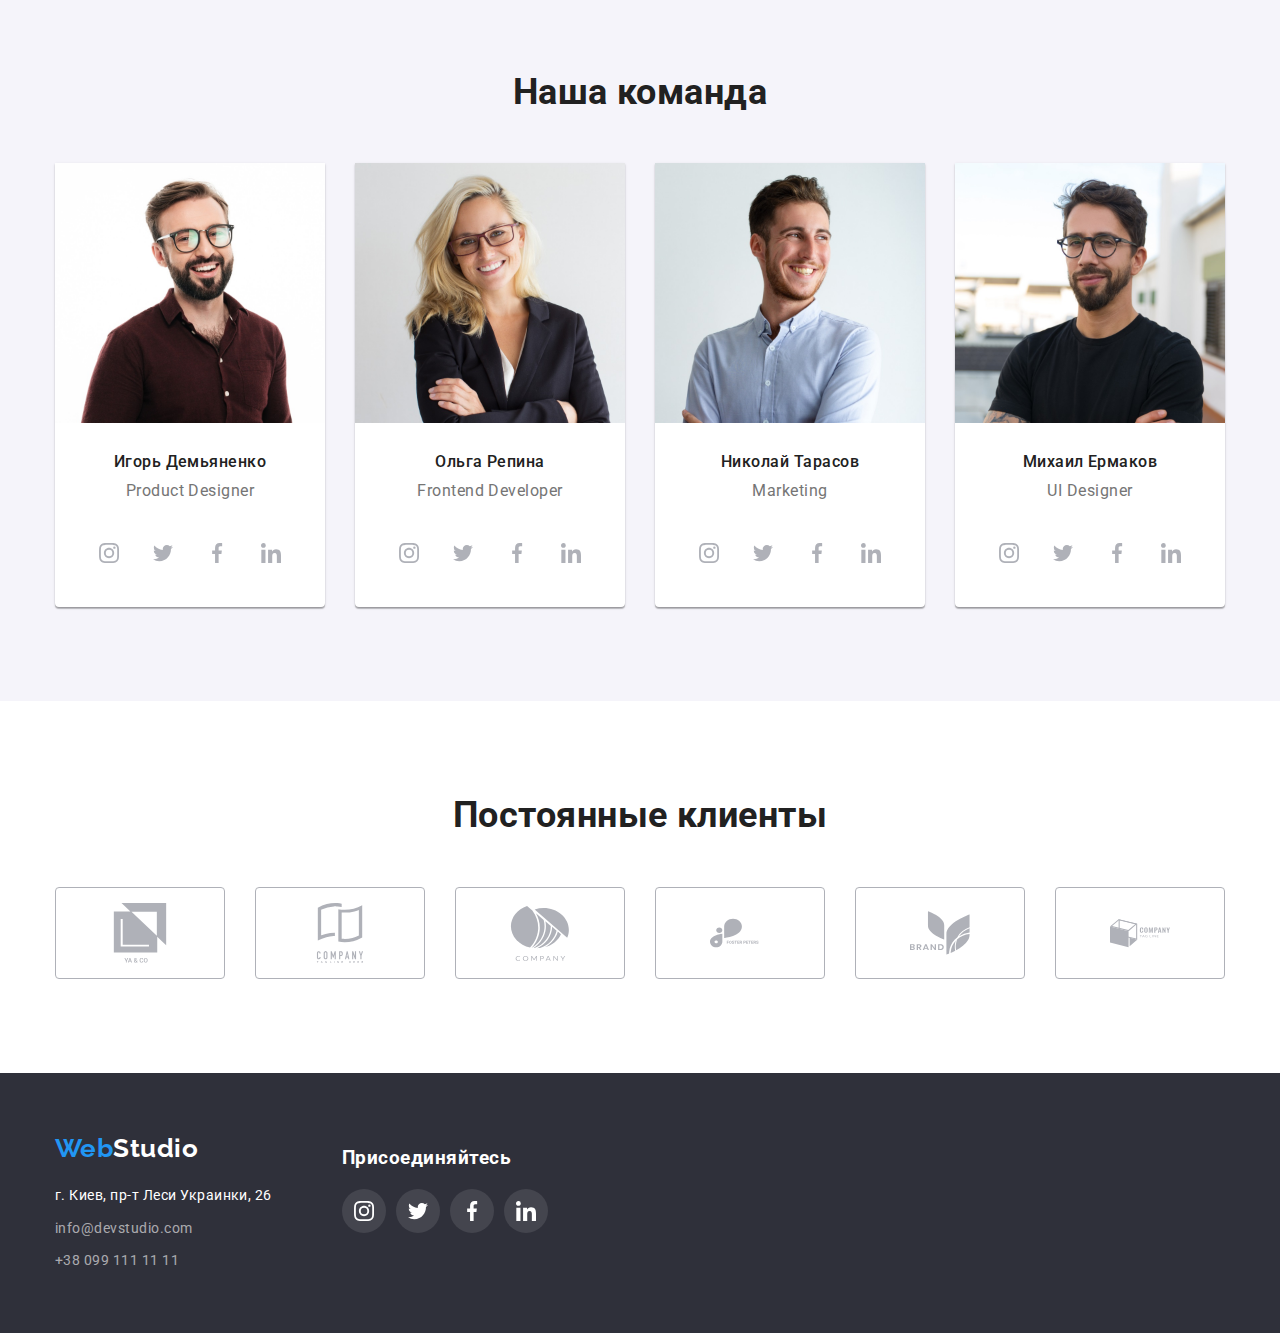
==== commit 2a5d89ec: "final hw04" ====
--- a/index.html
+++ b/index.html
@@ -24,7 +24,10 @@
 			<div class="container">
 				<div class="flex">
 					<nav class="nav">
-						<a href="./index.html" class="logo-web-header">Web<span class="logo-studio-header">Studio</span></a>
+						<a href="./index.html" class="logo-web-header">
+							Web
+							<span class="logo-studio-header">Studio</span>
+						</a>
 						<!-- head of document center (menu)-->
 						<ul class="menu-top-center">
 							<li class="item">
@@ -43,18 +46,20 @@
 						<!-- e-mail -->
 						<li class="item">
 							<a href="mailto:info@devstudio.com">
-							<svg class="icon-mail">
-								<use href="./images/icons.svg#mail"></use>
-							</svg>						
-							info@devstudio.com</a>
+								<svg class="icon-mail">
+									<use href="./images/icons.svg#mail"></use>
+								</svg>
+								info@devstudio.com
+							</a>
 						</li>
 						<!-- phone -->
 						<li class="item">
 							<a href="tel:+380961111111">
-							<svg class="icon-phone">
-								<use href="./images/icons.svg#smartphone"></use>
-							</svg>						
-							+38 096 111 11 11</a>
+								<svg class="icon-phone">
+									<use href="./images/icons.svg#smartphone"></use>
+								</svg>
+								+38 096 111 11 11
+							</a>
 						</li>
 					</ul>
 				</div>
@@ -72,37 +77,37 @@
 					<ul class="middle-main-list">
 						<li class="item">
 							<div class="features-icons">
-                            	<svg class="features-icon">
-                                	<use href="./images/icons.svg#antenna-1"></use>
-                            	</svg>
-                        	</div>
+								<svg class="features-icon">
+									<use href="./images/icons.svg#antenna-1"></use>
+								</svg>
+							</div>
 							<h3>Внимание к деталям</h3>
 							<p>Идейные соображения, а также начало повседневной работы по формированию позиции.</p>
 						</li>
 						<li class="item">
 							<div class="features-icons">
-                            	<svg class="features-icon">
-                                	<use href="./images/icons.svg#clock-1"></use>
-                            	</svg>
-                        	</div>
+								<svg class="features-icon">
+									<use href="./images/icons.svg#clock-1"></use>
+								</svg>
+							</div>
 							<h3>Пунктуальность</h3>
 							<p>Задача организации, в особенности же рамки и место обучения кадров влечет за собой.</p>
 						</li>
 						<li class="item">
 							<div class="features-icons">
-                            	<svg class="features-icon">
-                                	<use href="./images/icons.svg#diagram-1"></use>
-                            	</svg>
-                        	</div>
+								<svg class="features-icon">
+									<use href="./images/icons.svg#diagram-1"></use>
+								</svg>
+							</div>
 							<h3>Планирование</h3>
 							<p>Равным образом консультация с широким активом в значительной степени обуславливает.</p>
 						</li>
 						<li class="item">
 							<div class="features-icons">
-                            	<svg class="features-icon">
-                                	<use href="./images/icons.svg#astronaut-1"></use>
-                            	</svg>
-                        	</div>
+								<svg class="features-icon">
+									<use href="./images/icons.svg#astronaut-1"></use>
+								</svg>
+							</div>
 							<h3>Современные технологии</h3>
 							<p>Значимость этих проблем настолько очевидна, что реализация плановых заданий.</p>
 						</li>
@@ -147,36 +152,36 @@
 								<h3>Игорь Демьяненко</h3>
 								<p>Product Designer</p>
 							</div>
-            				<ul class="person">
-              					<li class="social">
-									<a href="#">
-										<svg class="si">
-                    						<use href="./images/icons.svg#instagram-1"></use>
-                  						</svg>
-									</a>
-								</li>
-                				<li class="social">
-									<a href="#">
-										<svg class="si">
-                    						<use href="./images/icons.svg#twitter-1"></use>
-                  						</svg>
-									</a>
-								</li>
-                				<li class="social">
-									<a href="#">
-										<svg class="si">
-                    						<use href="./images/icons.svg#facebook-1"></use>
-                  						</svg>
-									</a>
-								</li>
-                				<li class="social">
-									<a href="#">
-										<svg class="si">
-                    						<use href="./images/icons.svg#linkedin-1"></use>
-                  						</svg>
-									</a>
-								</li>
-                			</ul>
+							<ul class="person">
+								<li class="social">
+									<a href="#">
+										<svg class="si">
+											<use href="./images/icons.svg#instagram-1"></use>
+										</svg>
+									</a>
+								</li>
+								<li class="social">
+									<a href="#">
+										<svg class="si">
+											<use href="./images/icons.svg#twitter-1"></use>
+										</svg>
+									</a>
+								</li>
+								<li class="social">
+									<a href="#">
+										<svg class="si">
+											<use href="./images/icons.svg#facebook-1"></use>
+										</svg>
+									</a>
+								</li>
+								<li class="social">
+									<a href="#">
+										<svg class="si">
+											<use href="./images/icons.svg#linkedin-1"></use>
+										</svg>
+									</a>
+								</li>
+							</ul>
 						</li>
 						<li class="item">
 							<img src="images/5844.jpg" alt="Ольга Репина" width="270" />
@@ -184,36 +189,36 @@
 								<h3>Ольга Репина</h3>
 								<p>Frontend Developer</p>
 							</div>
-            				<ul class="person">
-              					<li class="social">
-									<a href="#">
-										<svg class="si">
-                    						<use href="./images/icons.svg#instagram-1"></use>
-                  						</svg>
-									</a>
-								</li>
-                				<li class="social">
-									<a href="#">
-										<svg class="si">
-                    						<use href="./images/icons.svg#twitter-1"></use>
-                  						</svg>
-									</a>
-								</li>
-                				<li class="social">
-									<a href="#">
-										<svg class="si">
-                    						<use href="./images/icons.svg#facebook-1"></use>
-                  						</svg>
-									</a>
-								</li>
-                				<li class="social">
-									<a href="#">
-										<svg class="si">
-                    						<use href="./images/icons.svg#linkedin-1"></use>
-                  						</svg>
-									</a>
-								</li>
-                			</ul>
+							<ul class="person">
+								<li class="social">
+									<a href="#">
+										<svg class="si">
+											<use href="./images/icons.svg#instagram-1"></use>
+										</svg>
+									</a>
+								</li>
+								<li class="social">
+									<a href="#">
+										<svg class="si">
+											<use href="./images/icons.svg#twitter-1"></use>
+										</svg>
+									</a>
+								</li>
+								<li class="social">
+									<a href="#">
+										<svg class="si">
+											<use href="./images/icons.svg#facebook-1"></use>
+										</svg>
+									</a>
+								</li>
+								<li class="social">
+									<a href="#">
+										<svg class="si">
+											<use href="./images/icons.svg#linkedin-1"></use>
+										</svg>
+									</a>
+								</li>
+							</ul>
 						</li>
 						<li class="item">
 							<img src="images/16166.jpg" alt="Николай Тарасов" width="270" />
@@ -221,36 +226,36 @@
 								<h3>Николай Тарасов</h3>
 								<p>Marketing</p>
 							</div>
-            				<ul class="person">
-              					<li class="social">
-									<a href="#">
-										<svg class="si">
-                    						<use href="./images/icons.svg#instagram-1"></use>
-                  						</svg>
-									</a>
-								</li>
-                				<li class="social">
-									<a href="#">
-										<svg class="si">
-                    						<use href="./images/icons.svg#twitter-1"></use>
-                  						</svg>
-									</a>
-								</li>
-                				<li class="social">
-									<a href="#">
-										<svg class="si">
-                    						<use href="./images/icons.svg#facebook-1"></use>
-                  						</svg>
-									</a>
-								</li>
-                				<li class="social">
-									<a href="#">
-										<svg class="si">
-                    						<use href="./images/icons.svg#linkedin-1"></use>
-                  						</svg>
-									</a>
-								</li>
-                			</ul>
+							<ul class="person">
+								<li class="social">
+									<a href="#">
+										<svg class="si">
+											<use href="./images/icons.svg#instagram-1"></use>
+										</svg>
+									</a>
+								</li>
+								<li class="social">
+									<a href="#">
+										<svg class="si">
+											<use href="./images/icons.svg#twitter-1"></use>
+										</svg>
+									</a>
+								</li>
+								<li class="social">
+									<a href="#">
+										<svg class="si">
+											<use href="./images/icons.svg#facebook-1"></use>
+										</svg>
+									</a>
+								</li>
+								<li class="social">
+									<a href="#">
+										<svg class="si">
+											<use href="./images/icons.svg#linkedin-1"></use>
+										</svg>
+									</a>
+								</li>
+							</ul>
 						</li>
 						<li class="item">
 							<img src="images/2968.jpg" alt="Михаил Ермаков" width="270" />
@@ -258,56 +263,140 @@
 								<h3>Михаил Ермаков</h3>
 								<p>UI Designer</p>
 							</div>
-            				<ul class="person">
-              					<li class="social">
-									<a href="#">
-										<svg class="si">
-                    						<use href="./images/icons.svg#instagram-1"></use>
-                  						</svg>
-									</a>
-								</li>
-                				<li class="social">
-									<a href="#">
-										<svg class="si">
-                    						<use href="./images/icons.svg#twitter-1"></use>
-                  						</svg>
-									</a>
-								</li>
-                				<li class="social">
-									<a href="#">
-										<svg class="si">
-                    						<use href="./images/icons.svg#facebook-1"></use>
-                  						</svg>
-									</a>
-								</li>
-                				<li class="social">
-									<a href="#">
-										<svg class="si">
-                    						<use href="./images/icons.svg#linkedin-1"></use>
-                  						</svg>
-									</a>
-								</li>
-                			</ul>
+							<ul class="person">
+								<li class="social">
+									<a href="#">
+										<svg class="si">
+											<use href="./images/icons.svg#instagram-1"></use>
+										</svg>
+									</a>
+								</li>
+								<li class="social">
+									<a href="#">
+										<svg class="si">
+											<use href="./images/icons.svg#twitter-1"></use>
+										</svg>
+									</a>
+								</li>
+								<li class="social">
+									<a href="#">
+										<svg class="si">
+											<use href="./images/icons.svg#facebook-1"></use>
+										</svg>
+									</a>
+								</li>
+								<li class="social">
+									<a href="#">
+										<svg class="si">
+											<use href="./images/icons.svg#linkedin-1"></use>
+										</svg>
+									</a>
+								</li>
+							</ul>
 						</li>
 					</ul>
 				</div>
 			</section>
 		</main>
+		<section class="clients section">
+			<div class="container">
+				<h2 class="clients-title">Постоянные клиенты</h2>
+				<ul class="company">
+					<li class="card">
+						<a href="#">
+							<svg class="ci">
+								<use href="./images/icons.svg#logo-1"></use>
+							</svg>
+						</a>
+					</li>
+					<li class="card">
+						<a href="#">
+							<svg class="ci">
+								<use href="./images/icons.svg#logo-2"></use>
+							</svg>
+						</a>
+					</li>
+					<li class="card">
+						<a href="#">
+							<svg class="ci">
+								<use href="./images/icons.svg#logo-3"></use>
+							</svg>
+						</a>
+					</li>
+					<li class="card">
+						<a href="#">
+							<svg class="ci">
+								<use href="./images/icons.svg#logo-4"></use>
+							</svg>
+						</a>
+					</li>
+					<li class="card">
+						<a href="#">
+							<svg class="ci">
+								<use href="./images/icons.svg#logo-5"></use>
+							</svg>
+						</a>
+					</li>
+					<li class="card">
+						<a href="#">
+							<svg class="ci">
+								<use href="./images/icons.svg#logo-6"></use>
+							</svg>
+						</a>
+					</li>
+				</ul>
+			</div>
+		</section>
 		<!-- footer -->
 		<footer class="menu-footer">
-			<div class="container">
-				<a href="./index.html" class="logo-web-footer">Web<span class="logo-studio-footer">Studio</span></a>
-				<address class="footer-address">
-					<p class="contacts-footer">г. Киев, пр-т Леси Украинки, 26</p>
-					<ul>
-						<li class="item">
-							<a href="mailto:info@devstudio.com" class="link">info@devstudio.com</a>
-						</li>
-						<li class="item">
-							<a href="tel:+380991111111" class="link">+38 099 111 11 11</a>
+			<div class="footer-flex container">
+				<div>
+					<a href="./index.html" class="logo-web-footer">Web<span class="logo-studio-footer">Studio</span></a>
+					<address class="footer-address">
+						<p class="contacts-footer">г. Киев, пр-т Леси Украинки, 26</p>
+						<ul>
+							<li class="item">
+								<a href="mailto:info@devstudio.com" class="link">info@devstudio.com</a>
+							</li>
+							<li class="item">
+								<a href="tel:+380991111111" class="link">+38 099 111 11 11</a>
+							</li>
+						</ul>
+					</address>
+				</div>
+				<div class="links">
+					<h3>Присоединяйтесь</h3>
+					<ul class="social-links">
+						<li class="icon">
+							<a href="#">
+								<svg class="si">
+									<use href="./images/icons.svg#instagram-1"></use>
+								</svg>
+							</a>
+						</li>
+						<li class="icon">
+							<a href="#">
+								<svg class="si">
+									<use href="./images/icons.svg#twitter-1"></use>
+								</svg>
+							</a>
+						</li>
+						<li class="icon">
+							<a href="#">
+								<svg class="si">
+									<use href="./images/icons.svg#facebook-1"></use>
+								</svg>
+							</a>
+						</li>
+						<li class="icon">
+							<a href="#">
+								<svg class="si">
+									<use href="./images/icons.svg#linkedin-1"></use>
+								</svg>
+							</a>
 						</li>
 					</ul>
-				</address>
+				</div>
 			</div>
 		</footer>
 	</body>
--- a/css/styles.css
+++ b/css/styles.css
@@ -181,7 +181,7 @@
 .contacts a:hover,
 .contacts a:focus {
 	color: var(--accent-color);
-	stroke: var(--accent-color);
+	fill: var(--accent-color);
 }
 
 .top-main {
@@ -191,9 +191,9 @@
 	border: 1px solid var(--logo-text-color);
 	background-color: var(--top-main-bck);
 	background-image: linear-gradient(to right, rgba(47, 48, 58, 0.4), rgba(47, 48, 58, 0.4)), url(../images/img.jpg);
-    background-repeat: no-repeat;
+	background-repeat: no-repeat;
 	background-size: cover;
-    background-position: center;
+	background-position: center;
 }
 
 .top-main-text {
@@ -262,7 +262,7 @@
 .middle-main-list p {
 	font-size: 14px;
 	line-height: 1.71;
-	color: var(--primary-contact-color)
+	color: var(--primary-contact-color);
 }
 
 .features-icons {
@@ -270,7 +270,7 @@
 	background-color: var(--bottom-main-bck);
 }
 
- .features-icon {
+.features-icon {
 	width: 70px;
 	height: 70px;
 }
@@ -384,7 +384,6 @@
 	border-radius: 50%;
 	background-color: var(--accent-color);
 	color: var(--menu-bck);
-	stroke: var(--menu-bck);
 	fill: var(--menu-bck);
 }
 
@@ -395,6 +394,54 @@
 .si {
 	width: 20px;
 	height: 20px;
+}
+
+.clients-title {
+	font-weight: 700;
+	font-size: 36px;
+	line-height: 1.16;
+	text-align: center;
+	margin-bottom: 50px;
+}
+
+.company {
+	display: flex;
+	justify-content: center;
+}
+
+.clients {
+	padding-bottom: 94px;
+}
+
+.clients a {
+	display: flex;
+	width: 170px;
+	height: 92px;
+	align-items: center;
+	justify-content: center;
+	fill: var(--person-bck);
+	border: 1px solid var(--person-bck);
+	border-radius: 4px;
+}
+
+.company .card {
+	display: flex;
+}
+
+.company a:hover,
+.company a:focus {
+	fill: var(--accent-color);
+	color: var(--accent-color);
+	border: 1px solid var(--accent-color);
+}
+
+.clients .card + .card {
+	margin-left: 30px;
+}
+
+.ci {
+	width: 106px;
+	height: 60px;
 }
 
 .menu-footer {
@@ -416,6 +463,10 @@
 	color: var(--menu-bck);
 }
 
+.footer-flex {
+	display: flex;
+}
+
 .footer-address {
 	font-style: normal;
 }
@@ -445,6 +496,54 @@
 .menu-footer .link:focus {
 	color: var(--accent-color);
 }
+
+.menu-footer .links {
+	margin-top: 15px;
+	margin-left: 70px;
+}
+
+.menu-footer .links h3 {
+	color: var(--menu-bck);
+}
+
+.menu-footer .link {
+	color: rgba(255, 255, 255, 0.6);
+	font-size: 14px;
+	line-height: 1.7;
+}
+
+.menu-footer .social-links {
+	display: flex;
+	width: 206px;
+	height: 44px;
+	margin-left: auto;
+	margin-right: auto;
+}
+
+.social-links a {
+	display: block;
+	width: 44px;
+	height: 44px;
+	padding: 12px;
+	margin-top: 20px;
+	border-radius: 50%;
+	fill: var(--menu-bck);
+	background-color: rgba(255, 255, 255, 0.1);
+}
+
+.social-links a:hover,
+.social-links a:focus {
+	border-radius: 50%;
+	background-color: var(--accent-color);
+	fill: var(--menu-bck);
+	color: var(--menu-bck);
+}
+
+.links .icon + .icon {
+	margin-left: 10px;
+}
+
+/* Portfolio section */
 
 button {
 	padding: 6px 22px;
@@ -464,6 +563,7 @@
 .portfolio {
 	padding-bottom: 94px;
 }
+
 .filter-portfolio {
 	display: flex;
 	justify-content: center;
@@ -478,6 +578,7 @@
 button:focus {
 	color: var(--menu-bck);
 	background-color: var(--accent-color);
+	box-shadow: 0px 3px 1px rgba(0, 0, 0, 0.1), 0px 1px 2px rgba(0, 0, 0, 0.08), 0px 2px 2px rgba(0, 0, 0, 0.12);
 }
 
 .menu-portfolio {
@@ -495,6 +596,11 @@
 	background: var(--menu-bck);
 }
 
+.menu-portfolio .item:hover {
+	box-shadow: 0px 1px 1px rgba(0, 0, 0, 0.12), 0px 4px 4px rgba(0, 0, 0, 0.06), 1px 4px 6px rgba(0, 0, 0, 0.16);
+	cursor: pointer;
+}
+
 .menu-portfolio .item-text {
 	padding: 20px 24px;
 	border: 1px solid var(--border-service-color);
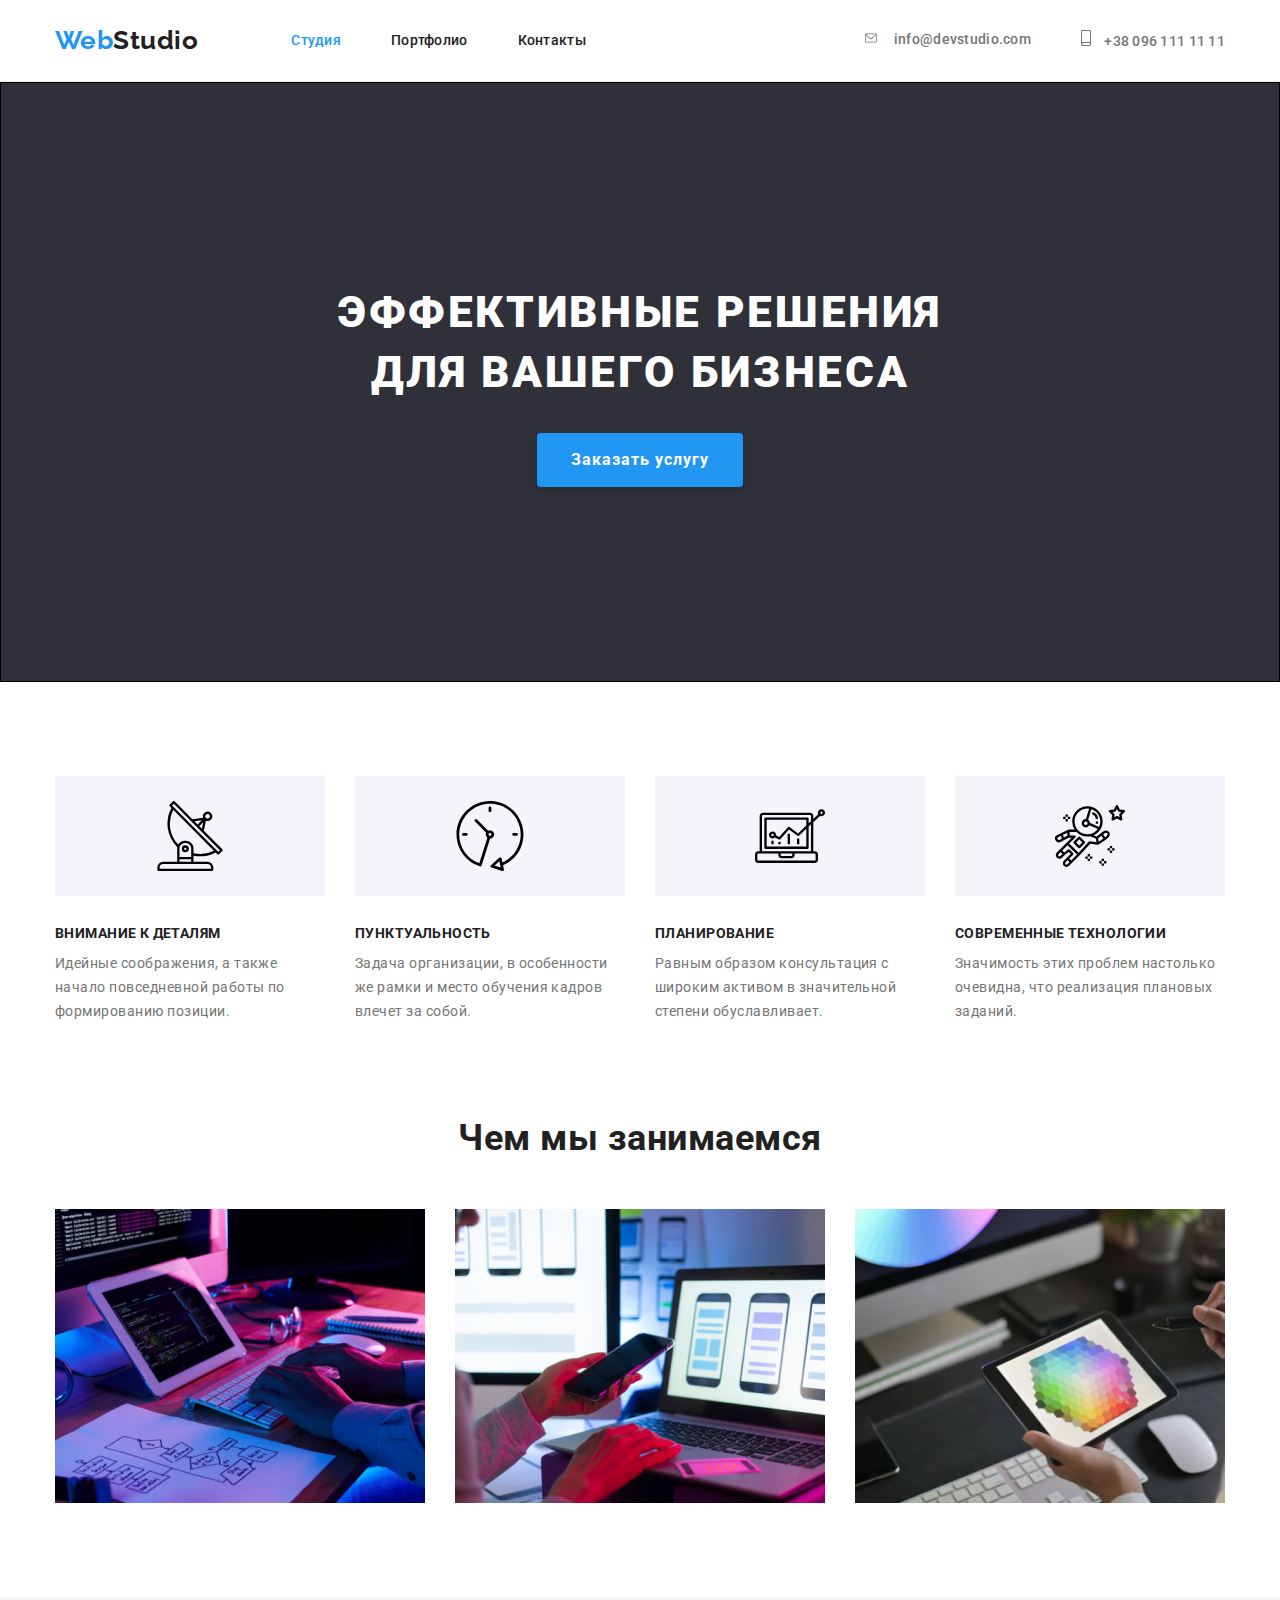
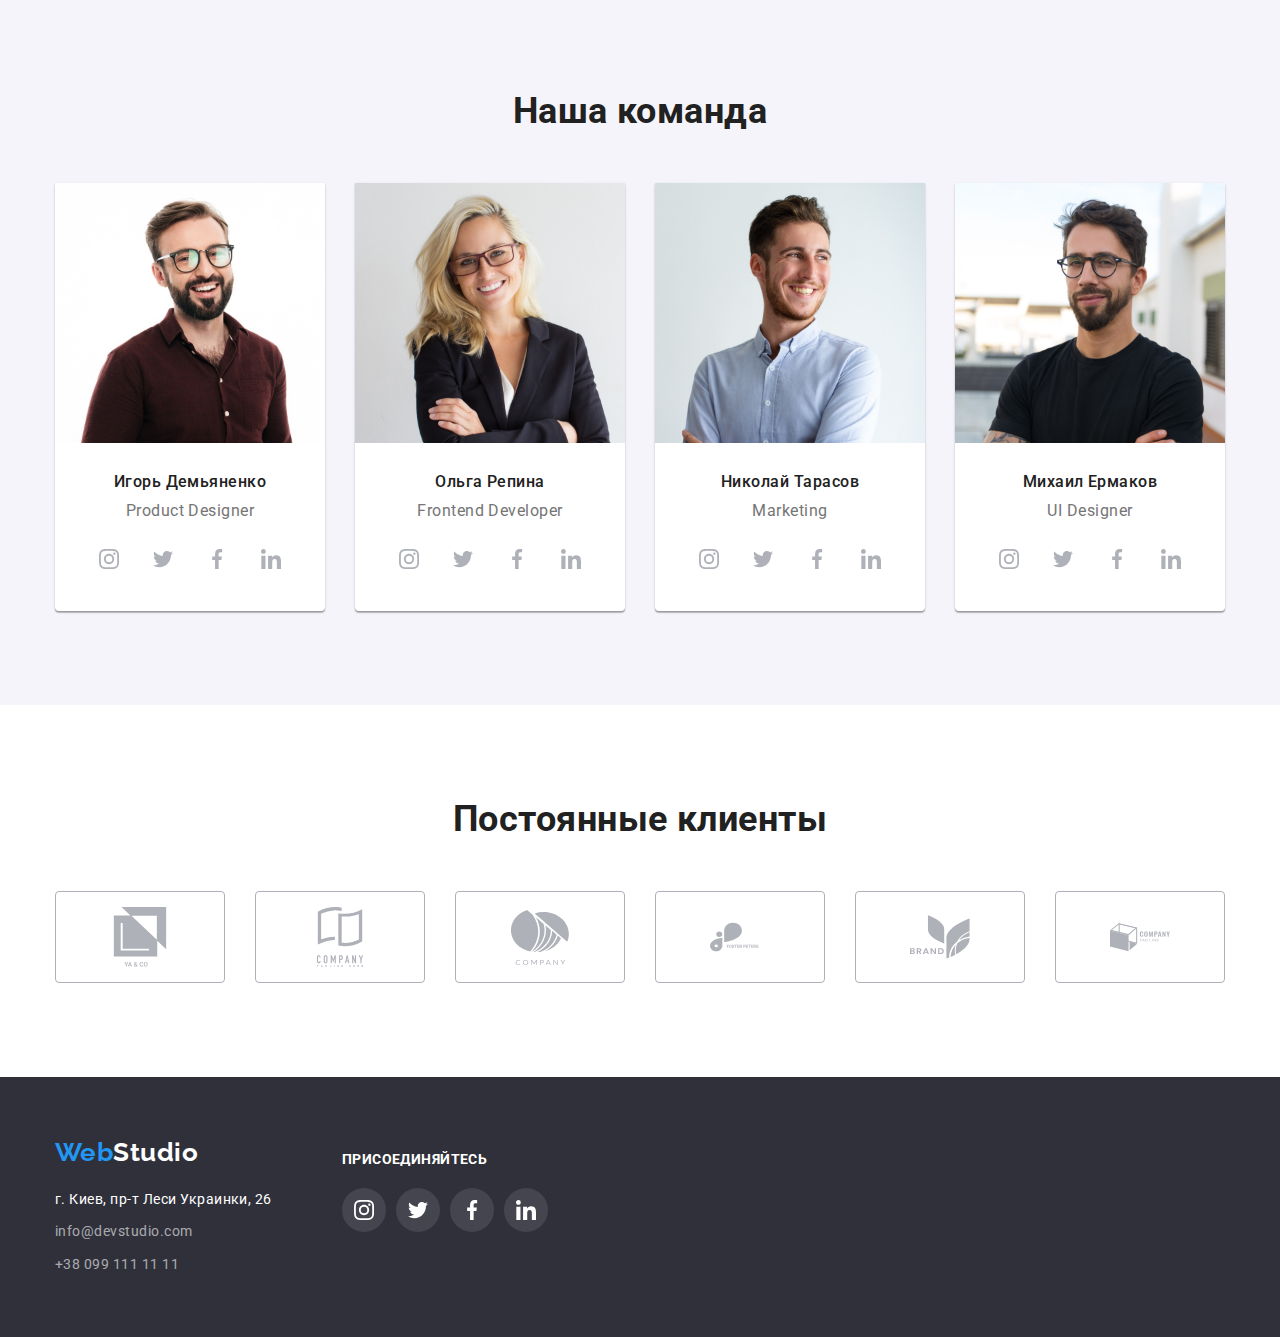
==== commit 2d3426ee: "hw04 final correction" ====
--- a/index.html
+++ b/index.html
@@ -151,148 +151,148 @@
 							<div class="item-text">
 								<h3>Игорь Демьяненко</h3>
 								<p>Product Designer</p>
-							</div>
-							<ul class="person">
-								<li class="social">
-									<a href="#">
-										<svg class="si">
-											<use href="./images/icons.svg#instagram-1"></use>
-										</svg>
-									</a>
-								</li>
-								<li class="social">
-									<a href="#">
-										<svg class="si">
-											<use href="./images/icons.svg#twitter-1"></use>
-										</svg>
-									</a>
-								</li>
-								<li class="social">
-									<a href="#">
-										<svg class="si">
-											<use href="./images/icons.svg#facebook-1"></use>
-										</svg>
-									</a>
-								</li>
-								<li class="social">
-									<a href="#">
-										<svg class="si">
-											<use href="./images/icons.svg#linkedin-1"></use>
-										</svg>
-									</a>
-								</li>
-							</ul>
+								<ul class="person">
+									<li class="social">
+										<a href="#">
+											<svg class="si">
+												<use href="./images/icons.svg#instagram-1"></use>
+											</svg>
+										</a>
+									</li>
+									<li class="social">
+										<a href="#">
+											<svg class="si">
+												<use href="./images/icons.svg#twitter-1"></use>
+											</svg>
+										</a>
+									</li>
+									<li class="social">
+										<a href="#">
+											<svg class="si">
+												<use href="./images/icons.svg#facebook-1"></use>
+											</svg>
+										</a>
+									</li>
+									<li class="social">
+										<a href="#">
+											<svg class="si">
+												<use href="./images/icons.svg#linkedin-1"></use>
+											</svg>
+										</a>
+									</li>
+								</ul>
+							</div>
 						</li>
 						<li class="item">
 							<img src="images/5844.jpg" alt="Ольга Репина" width="270" />
 							<div class="item-text">
 								<h3>Ольга Репина</h3>
 								<p>Frontend Developer</p>
-							</div>
-							<ul class="person">
-								<li class="social">
-									<a href="#">
-										<svg class="si">
-											<use href="./images/icons.svg#instagram-1"></use>
-										</svg>
-									</a>
-								</li>
-								<li class="social">
-									<a href="#">
-										<svg class="si">
-											<use href="./images/icons.svg#twitter-1"></use>
-										</svg>
-									</a>
-								</li>
-								<li class="social">
-									<a href="#">
-										<svg class="si">
-											<use href="./images/icons.svg#facebook-1"></use>
-										</svg>
-									</a>
-								</li>
-								<li class="social">
-									<a href="#">
-										<svg class="si">
-											<use href="./images/icons.svg#linkedin-1"></use>
-										</svg>
-									</a>
-								</li>
-							</ul>
+								<ul class="person">
+									<li class="social">
+										<a href="#">
+											<svg class="si">
+												<use href="./images/icons.svg#instagram-1"></use>
+											</svg>
+										</a>
+									</li>
+									<li class="social">
+										<a href="#">
+											<svg class="si">
+												<use href="./images/icons.svg#twitter-1"></use>
+											</svg>
+										</a>
+									</li>
+									<li class="social">
+										<a href="#">
+											<svg class="si">
+												<use href="./images/icons.svg#facebook-1"></use>
+											</svg>
+										</a>
+									</li>
+									<li class="social">
+										<a href="#">
+											<svg class="si">
+												<use href="./images/icons.svg#linkedin-1"></use>
+											</svg>
+										</a>
+									</li>
+								</ul>
+							</div>
 						</li>
 						<li class="item">
 							<img src="images/16166.jpg" alt="Николай Тарасов" width="270" />
 							<div class="item-text">
 								<h3>Николай Тарасов</h3>
 								<p>Marketing</p>
-							</div>
-							<ul class="person">
-								<li class="social">
-									<a href="#">
-										<svg class="si">
-											<use href="./images/icons.svg#instagram-1"></use>
-										</svg>
-									</a>
-								</li>
-								<li class="social">
-									<a href="#">
-										<svg class="si">
-											<use href="./images/icons.svg#twitter-1"></use>
-										</svg>
-									</a>
-								</li>
-								<li class="social">
-									<a href="#">
-										<svg class="si">
-											<use href="./images/icons.svg#facebook-1"></use>
-										</svg>
-									</a>
-								</li>
-								<li class="social">
-									<a href="#">
-										<svg class="si">
-											<use href="./images/icons.svg#linkedin-1"></use>
-										</svg>
-									</a>
-								</li>
-							</ul>
+								<ul class="person">
+									<li class="social">
+										<a href="#">
+											<svg class="si">
+												<use href="./images/icons.svg#instagram-1"></use>
+											</svg>
+										</a>
+									</li>
+									<li class="social">
+										<a href="#">
+											<svg class="si">
+												<use href="./images/icons.svg#twitter-1"></use>
+											</svg>
+										</a>
+									</li>
+									<li class="social">
+										<a href="#">
+											<svg class="si">
+												<use href="./images/icons.svg#facebook-1"></use>
+											</svg>
+										</a>
+									</li>
+									<li class="social">
+										<a href="#">
+											<svg class="si">
+												<use href="./images/icons.svg#linkedin-1"></use>
+											</svg>
+										</a>
+									</li>
+								</ul>
+							</div>
 						</li>
 						<li class="item">
 							<img src="images/2968.jpg" alt="Михаил Ермаков" width="270" />
 							<div class="item-text">
 								<h3>Михаил Ермаков</h3>
 								<p>UI Designer</p>
-							</div>
-							<ul class="person">
-								<li class="social">
-									<a href="#">
-										<svg class="si">
-											<use href="./images/icons.svg#instagram-1"></use>
-										</svg>
-									</a>
-								</li>
-								<li class="social">
-									<a href="#">
-										<svg class="si">
-											<use href="./images/icons.svg#twitter-1"></use>
-										</svg>
-									</a>
-								</li>
-								<li class="social">
-									<a href="#">
-										<svg class="si">
-											<use href="./images/icons.svg#facebook-1"></use>
-										</svg>
-									</a>
-								</li>
-								<li class="social">
-									<a href="#">
-										<svg class="si">
-											<use href="./images/icons.svg#linkedin-1"></use>
-										</svg>
-									</a>
-								</li>
-							</ul>
+								<ul class="person">
+									<li class="social">
+										<a href="#">
+											<svg class="si">
+												<use href="./images/icons.svg#instagram-1"></use>
+											</svg>
+										</a>
+									</li>
+									<li class="social">
+										<a href="#">
+											<svg class="si">
+												<use href="./images/icons.svg#twitter-1"></use>
+											</svg>
+										</a>
+									</li>
+									<li class="social">
+										<a href="#">
+											<svg class="si">
+												<use href="./images/icons.svg#facebook-1"></use>
+											</svg>
+										</a>
+									</li>
+									<li class="social">
+										<a href="#">
+											<svg class="si">
+												<use href="./images/icons.svg#linkedin-1"></use>
+											</svg>
+										</a>
+									</li>
+								</ul>
+							</div>
 						</li>
 					</ul>
 				</div>
--- a/css/styles.css
+++ b/css/styles.css
@@ -185,6 +185,10 @@
 }
 
 .top-main {
+	max-width: 1600px;
+  	height: 600px;
+	margin-left: auto;
+	margin-right: auto;
 	padding-top: 200px;
 	padding-bottom: 200px;
 	text-align: center;
@@ -266,7 +270,11 @@
 }
 
 .features-icons {
-	padding: 25px 100px;
+	display: flex;
+	height: 120px;
+	justify-content: center;
+	align-items: center;
+	margin-bottom: 30px;
 	background-color: var(--bottom-main-bck);
 }
 
@@ -367,7 +375,7 @@
 	height: 44px;
 	margin-left: auto;
 	margin-right: auto;
-	margin-bottom: 32px;
+	margin-top: 16px;
 }
 
 .person a {
@@ -503,6 +511,12 @@
 }
 
 .menu-footer .links h3 {
+	font-style: normal;
+	font-weight: 700;
+	font-size: 14px;
+	line-height: 1.14;
+	letter-spacing: 0.03em;
+	text-transform: uppercase;
 	color: var(--menu-bck);
 }
 
